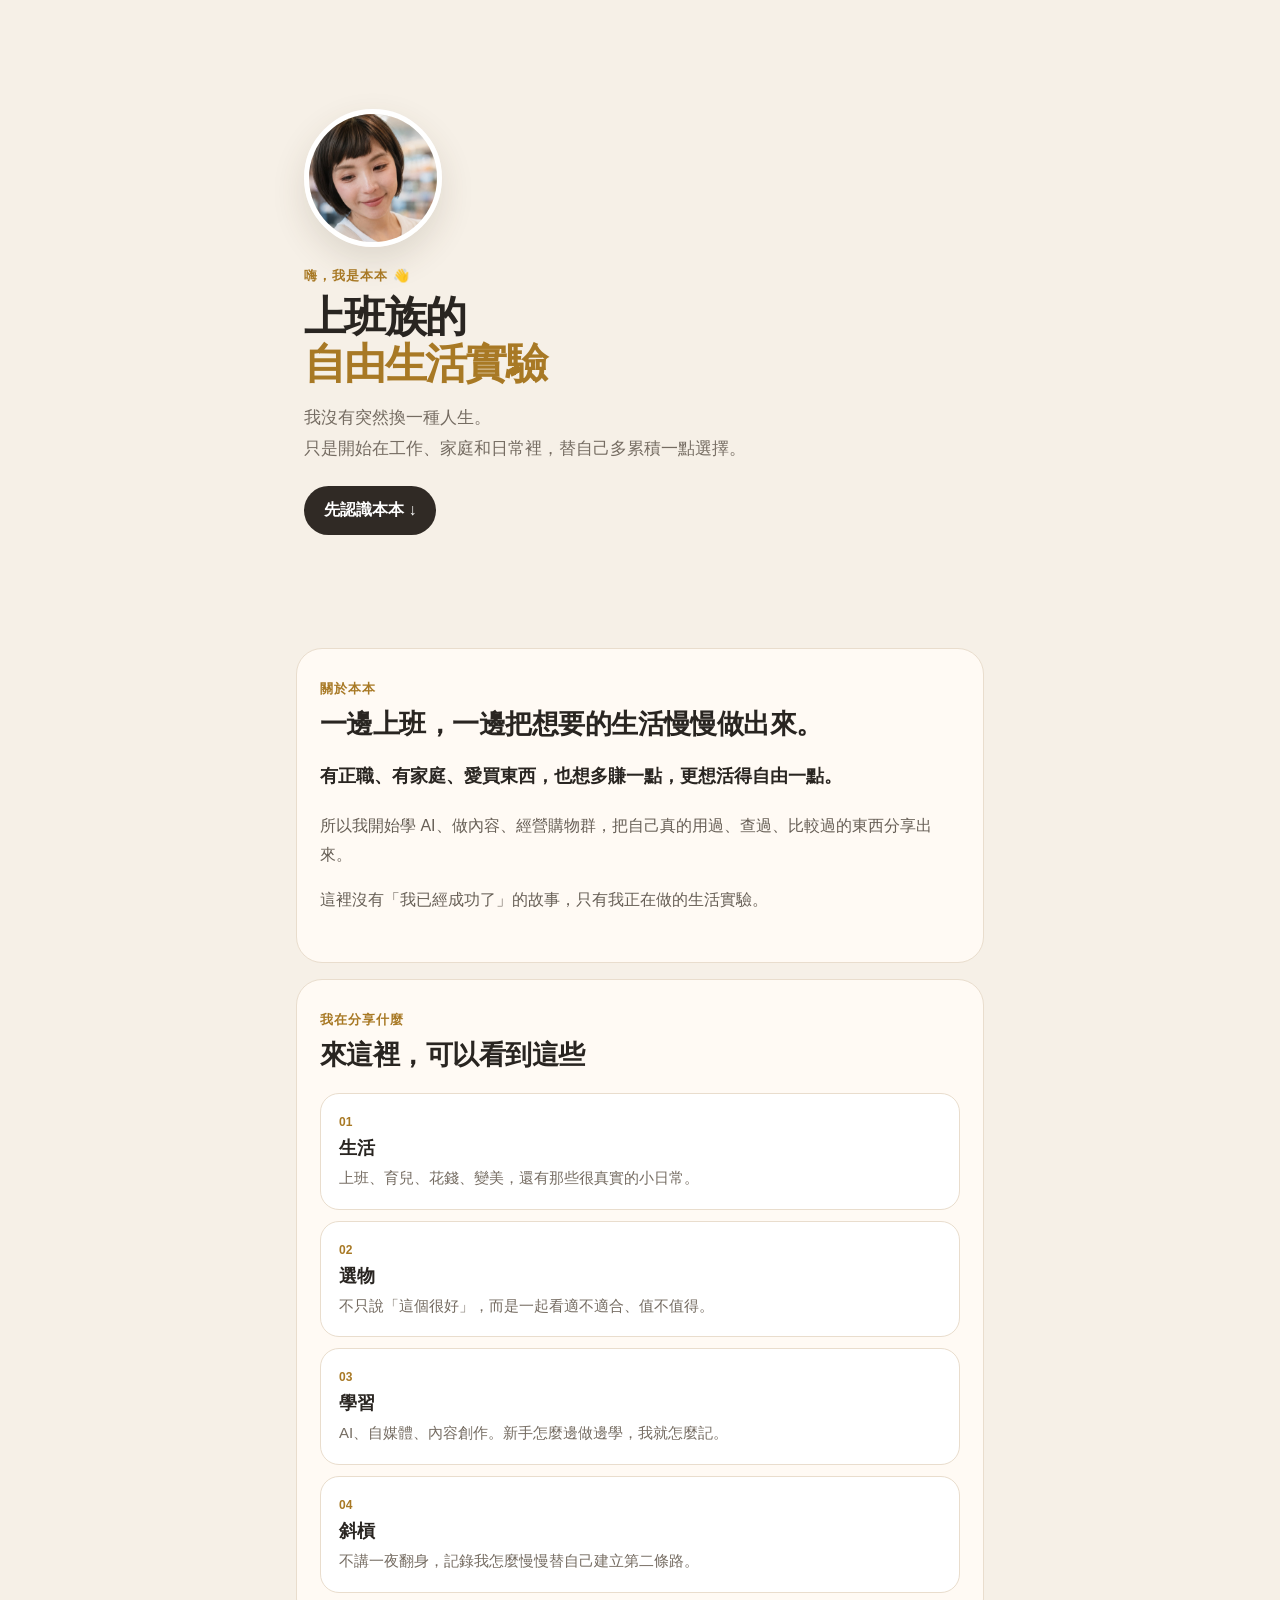
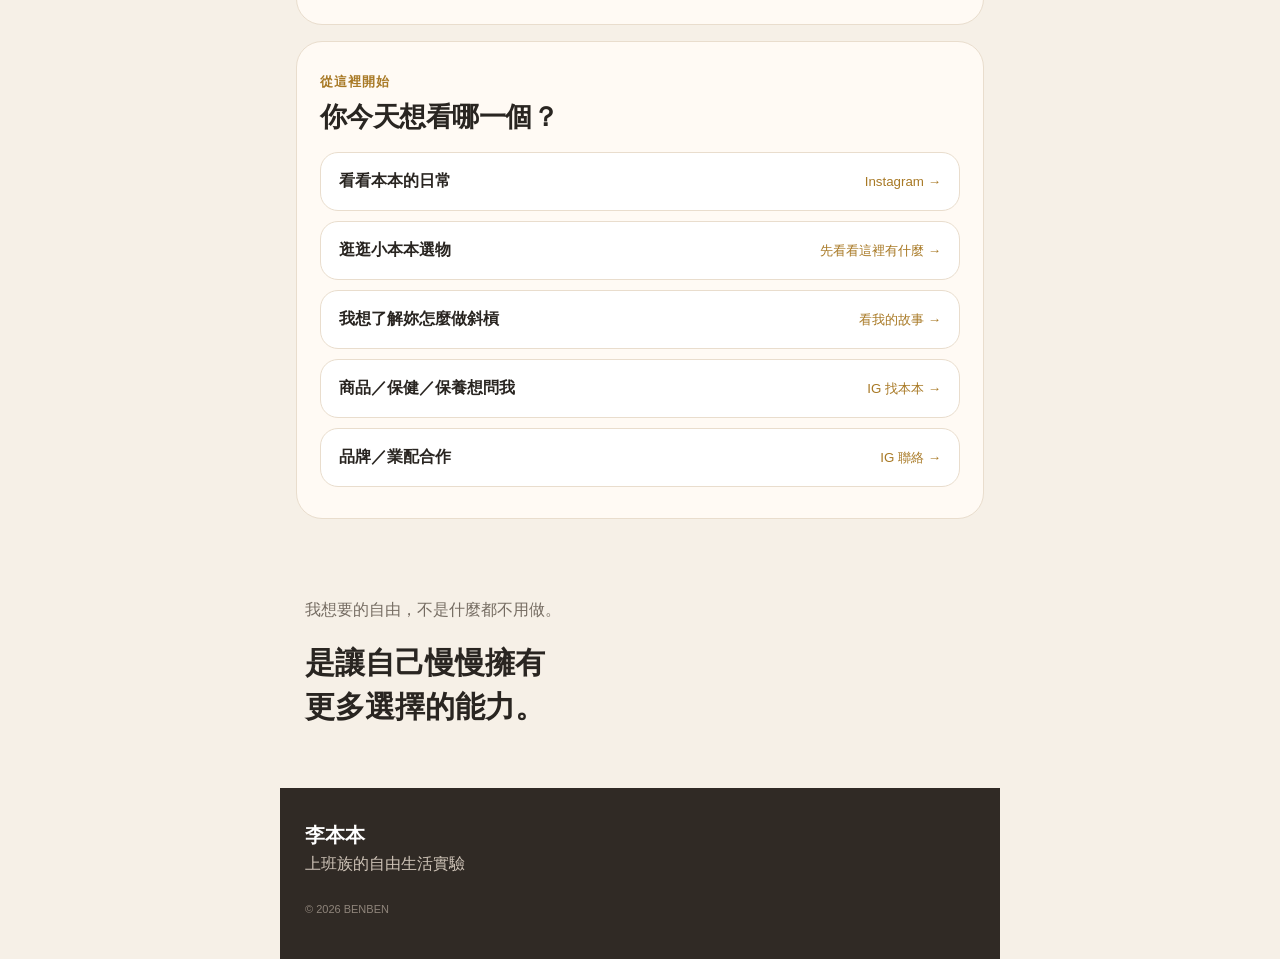
==== index.html @ be184f2b "Add files via upload" ====
<!doctype html>
<html lang="zh-Hant">
<head>
<meta charset="utf-8"><meta name="viewport" content="width=device-width,initial-scale=1,viewport-fit=cover">
<meta name="theme-color" content="#f6f0e7">
<title>李本本｜上班族的自由生活實驗</title>
<meta name="description" content="生活、選物、學習、斜槓。記錄一個普通上班族，怎麼慢慢替自己增加選擇。">
<style>
:root{--bg:#f6f0e7;--paper:#fffaf4;--ink:#292521;--muted:#756c62;--gold:#a87925;--line:#e9ddcd;--dark:#302a25}
*{box-sizing:border-box}html{scroll-behavior:smooth}body{margin:0;background:var(--bg);color:var(--ink);font-family:-apple-system,BlinkMacSystemFont,"PingFang TC","Noto Sans TC","Microsoft JhengHei",sans-serif}main{max-width:720px;margin:auto}
.hero{padding:38px 24px 42px;min-height:72svh;display:flex;flex-direction:column;justify-content:center}.avatar{width:138px;height:138px;border-radius:50%;object-fit:cover;object-position:center 42%;border:5px solid #fff;box-shadow:0 14px 34px #4b3d2d24;margin-bottom:20px}
.tag,.eyebrow{font-size:13px;letter-spacing:.08em;font-weight:800;color:var(--gold);margin:0}h1{font-size:42px;line-height:1.12;letter-spacing:-.04em;margin:8px 0 16px}h1 span{color:var(--gold)}.lead{font-size:17px;line-height:1.8;color:var(--muted);margin:0 0 22px}.primary{align-self:flex-start;background:var(--dark);color:#fff;padding:14px 20px;border-radius:999px;text-decoration:none;font-weight:800}
.panel{margin:0 16px 16px;padding:31px 23px;border:1px solid var(--line);border-radius:26px;background:var(--paper)}.panel h2{font-size:27px;line-height:1.35;margin:8px 0 17px;letter-spacing:-.02em}.panel>p:not(.eyebrow){font-size:16px;line-height:1.82;color:#675f56}.story{font-size:18px!important;color:var(--ink)!important;font-weight:650}
.grid{display:grid;gap:11px;margin-top:20px}.card{background:#fff;border:1px solid var(--line);border-radius:19px;padding:18px}.card b{color:var(--gold);font-size:12px}.card h3{margin:6px 0;font-size:18px}.card p{margin:0;color:var(--muted);line-height:1.65;font-size:15px}
.routes{display:grid;gap:10px}.route{width:100%;border:1px solid var(--line);background:#fff;border-radius:18px;padding:18px;text-decoration:none;color:var(--ink);display:flex;justify-content:space-between;gap:14px;align-items:center}.route strong{font-size:16px}.route small{color:var(--gold);white-space:nowrap}
.manifesto{padding:45px 25px 52px}.manifesto p{color:var(--muted);line-height:1.8}.manifesto h2{font-size:30px;line-height:1.45;margin:8px 0}footer{padding:34px 25px 44px;background:var(--dark);color:#fff}footer strong{display:block;font-size:20px}footer span{display:block;color:#cfc4b8;margin-top:5px}footer p{color:#8f857b;font-size:11px;margin:28px 0 0}
@media(max-width:430px){h1{font-size:38px}.hero{padding-top:32px}.panel{padding:28px 20px}.panel h2{font-size:25px}.route{flex-direction:column;align-items:flex-start;gap:6px}.manifesto h2{font-size:28px}}
</style></head>
<body><main>
<section class="hero">
<img class="avatar" src="benben-profile.jpg" alt="本本">
<p class="tag">嗨，我是本本 👋</p>
<h1>上班族的<br><span>自由生活實驗</span></h1>
<p class="lead">我沒有突然換一種人生。<br>只是開始在工作、家庭和日常裡，替自己多累積一點選擇。</p>
<a class="primary" href="#about">先認識本本 ↓</a>
</section>

<section class="panel" id="about">
<p class="eyebrow">關於本本</p>
<h2>一邊上班，一邊把想要的生活慢慢做出來。</h2>
<p class="story">有正職、有家庭、愛買東西，也想多賺一點，更想活得自由一點。</p>
<p>所以我開始學 AI、做內容、經營購物群，把自己真的用過、查過、比較過的東西分享出來。</p>
<p>這裡沒有「我已經成功了」的故事，只有我正在做的生活實驗。</p>
</section>

<section class="panel">
<p class="eyebrow">我在分享什麼</p><h2>來這裡，可以看到這些</h2>
<div class="grid">
<div class="card"><b>01</b><h3>生活</h3><p>上班、育兒、花錢、變美，還有那些很真實的小日常。</p></div>
<div class="card"><b>02</b><h3>選物</h3><p>不只說「這個很好」，而是一起看適不適合、值不值得。</p></div>
<div class="card"><b>03</b><h3>學習</h3><p>AI、自媒體、內容創作。新手怎麼邊做邊學，我就怎麼記。</p></div>
<div class="card"><b>04</b><h3>斜槓</h3><p>不講一夜翻身，記錄我怎麼慢慢替自己建立第二條路。</p></div>
</div></section>

<section class="panel">
<p class="eyebrow">從這裡開始</p><h2>你今天想看哪一個？</h2>
<div class="routes">
<a class="route" href="https://www.instagram.com/JINCA1027/" target="_blank"><strong>看看本本的日常</strong><small>Instagram →</small></a>
<a class="route" href="select.html"><strong>逛逛小本本選物</strong><small>先看看這裡有什麼 →</small></a>
<a class="route" href="sidehustle.html"><strong>我想了解妳怎麼做斜槓</strong><small>看我的故事 →</small></a>
<a class="route" href="https://www.instagram.com/JINCA1027/" target="_blank"><strong>商品／保健／保養想問我</strong><small>IG 找本本 →</small></a>
<a class="route" href="https://www.instagram.com/JINCA1027/" target="_blank"><strong>品牌／業配合作</strong><small>IG 聯絡 →</small></a>
</div></section>

<section class="manifesto"><p>我想要的自由，不是什麼都不用做。</p><h2>是讓自己慢慢擁有<br>更多選擇的能力。</h2></section>
<footer><strong>李本本</strong><span>上班族的自由生活實驗</span><p>© 2026 BENBEN</p></footer>
</main></body></html>
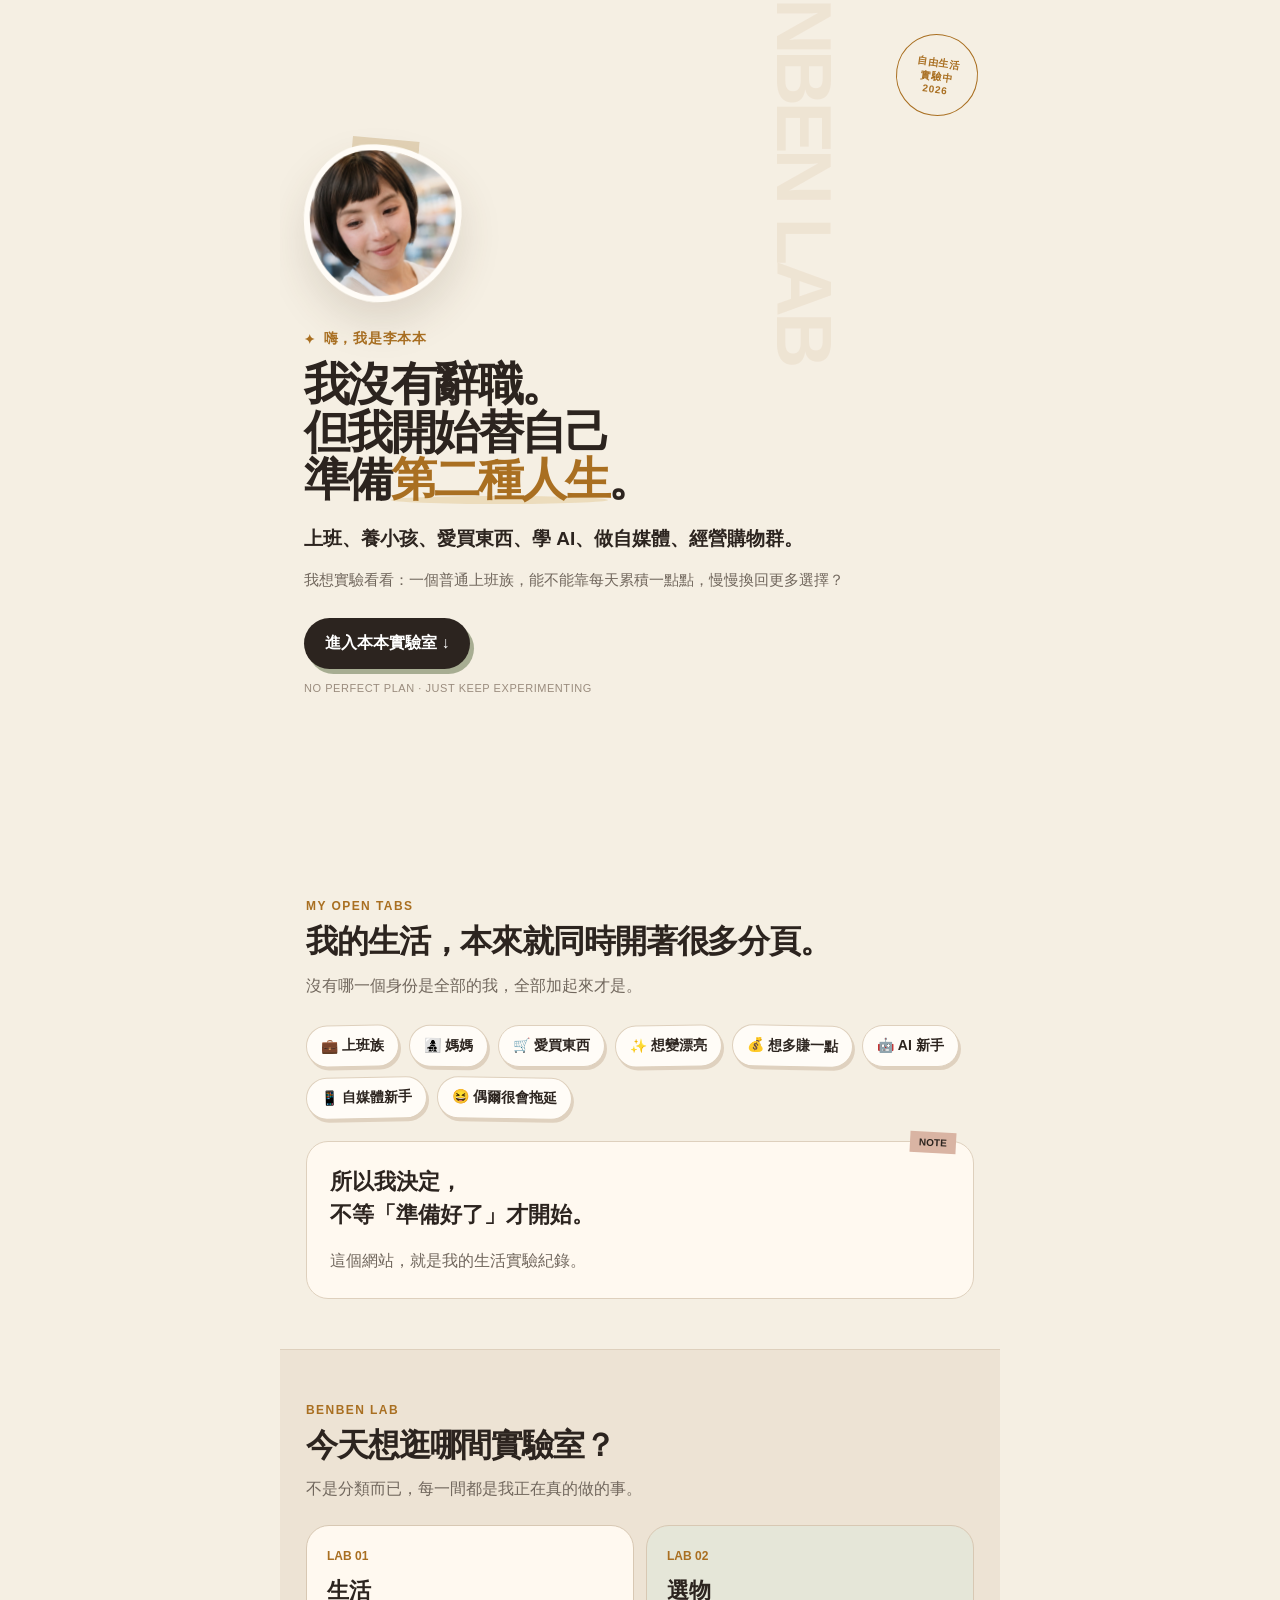
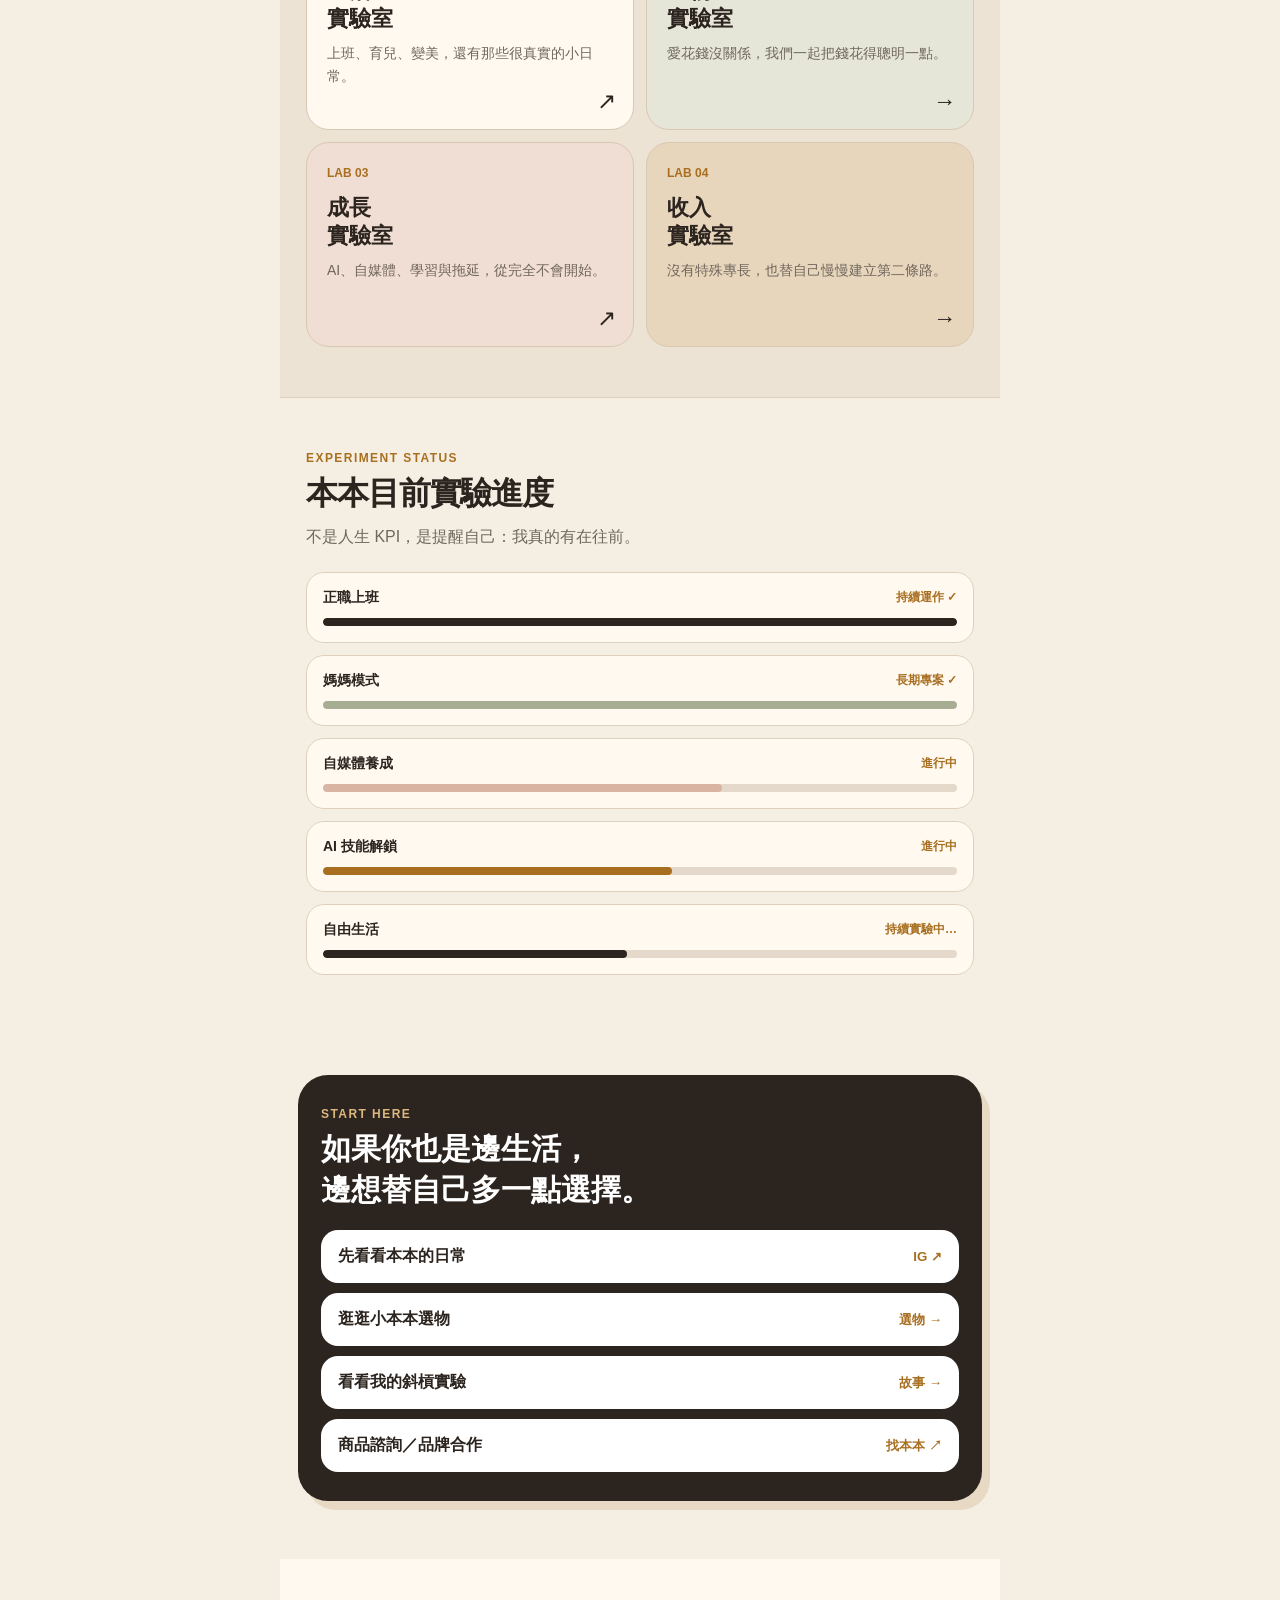
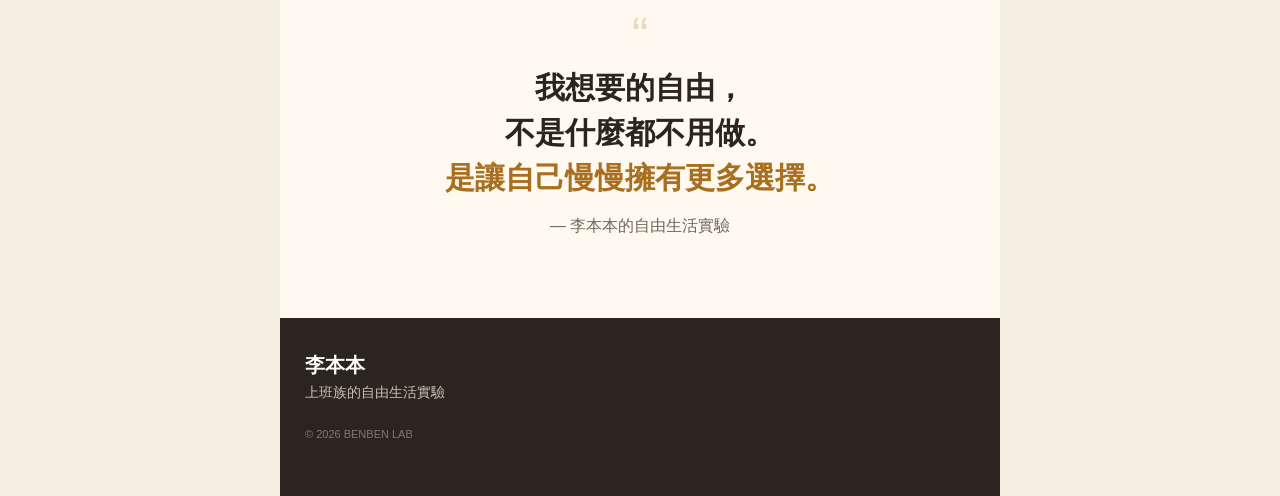
==== commit 5eb5128b: "Add files via upload" ====
--- a/index.html
+++ b/index.html
@@ -1,57 +1,132 @@
 <!doctype html>
 <html lang="zh-Hant">
 <head>
-<meta charset="utf-8"><meta name="viewport" content="width=device-width,initial-scale=1,viewport-fit=cover">
-<meta name="theme-color" content="#f6f0e7">
+<meta charset="utf-8">
+<meta name="viewport" content="width=device-width,initial-scale=1,viewport-fit=cover">
+<meta name="theme-color" content="#F5EFE3">
 <title>李本本｜上班族的自由生活實驗</title>
-<meta name="description" content="生活、選物、學習、斜槓。記錄一個普通上班族，怎麼慢慢替自己增加選擇。">
+<meta name="description" content="上班、家庭、選物、AI、自媒體與斜槓。李本本的自由生活實驗室。">
 <style>
-:root{--bg:#f6f0e7;--paper:#fffaf4;--ink:#292521;--muted:#756c62;--gold:#a87925;--line:#e9ddcd;--dark:#302a25}
-*{box-sizing:border-box}html{scroll-behavior:smooth}body{margin:0;background:var(--bg);color:var(--ink);font-family:-apple-system,BlinkMacSystemFont,"PingFang TC","Noto Sans TC","Microsoft JhengHei",sans-serif}main{max-width:720px;margin:auto}
-.hero{padding:38px 24px 42px;min-height:72svh;display:flex;flex-direction:column;justify-content:center}.avatar{width:138px;height:138px;border-radius:50%;object-fit:cover;object-position:center 42%;border:5px solid #fff;box-shadow:0 14px 34px #4b3d2d24;margin-bottom:20px}
-.tag,.eyebrow{font-size:13px;letter-spacing:.08em;font-weight:800;color:var(--gold);margin:0}h1{font-size:42px;line-height:1.12;letter-spacing:-.04em;margin:8px 0 16px}h1 span{color:var(--gold)}.lead{font-size:17px;line-height:1.8;color:var(--muted);margin:0 0 22px}.primary{align-self:flex-start;background:var(--dark);color:#fff;padding:14px 20px;border-radius:999px;text-decoration:none;font-weight:800}
-.panel{margin:0 16px 16px;padding:31px 23px;border:1px solid var(--line);border-radius:26px;background:var(--paper)}.panel h2{font-size:27px;line-height:1.35;margin:8px 0 17px;letter-spacing:-.02em}.panel>p:not(.eyebrow){font-size:16px;line-height:1.82;color:#675f56}.story{font-size:18px!important;color:var(--ink)!important;font-weight:650}
-.grid{display:grid;gap:11px;margin-top:20px}.card{background:#fff;border:1px solid var(--line);border-radius:19px;padding:18px}.card b{color:var(--gold);font-size:12px}.card h3{margin:6px 0;font-size:18px}.card p{margin:0;color:var(--muted);line-height:1.65;font-size:15px}
-.routes{display:grid;gap:10px}.route{width:100%;border:1px solid var(--line);background:#fff;border-radius:18px;padding:18px;text-decoration:none;color:var(--ink);display:flex;justify-content:space-between;gap:14px;align-items:center}.route strong{font-size:16px}.route small{color:var(--gold);white-space:nowrap}
-.manifesto{padding:45px 25px 52px}.manifesto p{color:var(--muted);line-height:1.8}.manifesto h2{font-size:30px;line-height:1.45;margin:8px 0}footer{padding:34px 25px 44px;background:var(--dark);color:#fff}footer strong{display:block;font-size:20px}footer span{display:block;color:#cfc4b8;margin-top:5px}footer p{color:#8f857b;font-size:11px;margin:28px 0 0}
-@media(max-width:430px){h1{font-size:38px}.hero{padding-top:32px}.panel{padding:28px 20px}.panel h2{font-size:25px}.route{flex-direction:column;align-items:flex-start;gap:6px}.manifesto h2{font-size:28px}}
-</style></head>
+:root{
+ --cream:#F5EFE3;--paper:#FFF9F0;--oat:#E8D9C4;--caramel:#A96F21;
+ --coffee:#2C241F;--muted:#71675D;--sage:#A7AD92;--blush:#D9B4A3;
+ --line:#DED0BD;--white:#FFFCF7;
+}
+*{box-sizing:border-box}
+html{scroll-behavior:smooth}
+body{margin:0;background:var(--cream);color:var(--coffee);font-family:-apple-system,BlinkMacSystemFont,"PingFang TC","Noto Sans TC","Microsoft JhengHei",sans-serif}
+body:before{content:"";position:fixed;inset:0;pointer-events:none;opacity:.18;background-image:radial-gradient(#6e5d4c 0.45px,transparent 0.45px);background-size:8px 8px}
+main{max-width:720px;margin:auto;overflow:hidden;position:relative}
+.hero{min-height:94svh;padding:34px 24px 42px;position:relative;display:flex;flex-direction:column;justify-content:center}
+.hero:before{content:"BENBEN LAB";position:absolute;right:-36px;top:86px;font-size:78px;font-weight:900;letter-spacing:-.06em;color:#EBDDCA;transform:rotate(90deg);opacity:.62}
+.stamp{position:absolute;right:22px;top:34px;width:82px;height:82px;border:1.5px solid var(--caramel);border-radius:50%;display:grid;place-items:center;text-align:center;color:var(--caramel);font-size:10px;font-weight:900;letter-spacing:.08em;transform:rotate(8deg)}
+.photo-wrap{position:relative;width:168px;margin-bottom:24px}
+.photo{width:158px;height:158px;border-radius:42% 58% 53% 47%/48% 42% 58% 52%;object-fit:cover;object-position:center 42%;border:6px solid var(--white);box-shadow:0 20px 40px #55402a25;transform:rotate(-2deg)}
+.tape{position:absolute;width:67px;height:20px;background:#d9c49eaa;top:-5px;left:48px;transform:rotate(5deg);backdrop-filter:blur(1px)}
+.kicker{display:inline-flex;align-items:center;gap:8px;color:var(--caramel);font-weight:900;font-size:14px;letter-spacing:.05em}
+.kicker:before{content:"✦";font-size:13px}
+h1{font-size:46px;line-height:1.03;letter-spacing:-.055em;margin:13px 0 19px;max-width:580px}
+h1 em{font-style:normal;color:var(--caramel);position:relative}
+h1 em:after{content:"";position:absolute;height:8px;left:0;right:0;bottom:1px;background:#d9b36d55;z-index:-1;border-radius:50%}
+.hook{font-size:19px;line-height:1.75;font-weight:650;max-width:560px;margin:0 0 10px}
+.sub{font-size:15px;line-height:1.8;color:var(--muted);max-width:560px;margin:0 0 25px}
+.cta{display:inline-flex;align-self:flex-start;background:var(--coffee);color:white;text-decoration:none;padding:15px 21px;border-radius:999px;font-weight:850;box-shadow:4px 5px 0 var(--sage)}
+.micro{font-size:11px;color:#9a8c7e;margin-top:13px;letter-spacing:.05em}
+.section{padding:50px 18px}
+.section-title{padding:0 8px 22px}.eyebrow{font-size:12px;color:var(--caramel);font-weight:900;letter-spacing:.12em}.section h2{font-size:32px;line-height:1.3;letter-spacing:-.035em;margin:7px 0 9px}.section-title p{color:var(--muted);line-height:1.7;margin:0}
+.tabs{display:flex;flex-wrap:wrap;gap:10px;padding:4px 8px 0}.pill{padding:11px 14px;border-radius:999px;background:var(--white);border:1px solid var(--line);font-size:14px;font-weight:750;box-shadow:2px 3px 0 #dfd1bf}
+.pill:nth-child(3n+1){transform:rotate(-1deg)}.pill:nth-child(3n+2){transform:rotate(1deg)}
+.statement{margin:22px 8px 0;padding:23px;border:1px solid var(--line);background:var(--paper);border-radius:22px;position:relative}
+.statement:before{content:"NOTE";position:absolute;right:17px;top:-10px;background:var(--blush);padding:5px 9px;font-size:10px;font-weight:900;transform:rotate(3deg)}
+.statement strong{font-size:22px;line-height:1.5}.statement p{color:var(--muted);line-height:1.75;margin-bottom:0}
+.lab{background:#EDE3D4;border-top:1px solid var(--line);border-bottom:1px solid var(--line)}
+.lab-grid{display:grid;grid-template-columns:1fr 1fr;gap:12px;padding:0 8px}
+.lab-card{min-height:205px;padding:20px;border-radius:23px;border:1px solid #d8c8b3;background:var(--paper);text-decoration:none;color:var(--coffee);position:relative;overflow:hidden}
+.lab-card:nth-child(2){background:#E5E6D8}.lab-card:nth-child(3){background:#F0DDD3}.lab-card:nth-child(4){background:#E7D6BC}
+.no{font-size:12px;color:var(--caramel);font-weight:900}.lab-card h3{font-size:22px;line-height:1.3;margin:13px 0 8px}.lab-card p{font-size:14px;color:var(--muted);line-height:1.65;margin:0}.arrow{position:absolute;right:17px;bottom:14px;font-size:23px}
+.progress{padding:0 8px;display:grid;gap:12px}.prog{background:var(--paper);border:1px solid var(--line);border-radius:18px;padding:16px}.prog-top{display:flex;justify-content:space-between;gap:15px;font-size:14px;font-weight:800}.prog-top span:last-child{color:var(--caramel);font-size:12px}.bar{height:8px;background:#e4d9ca;border-radius:999px;margin-top:11px;overflow:hidden}.bar i{display:block;height:100%;background:var(--coffee);border-radius:999px}.prog:nth-child(2) .bar i{background:var(--sage)}.prog:nth-child(3) .bar i{background:var(--blush)}.prog:nth-child(4) .bar i{background:var(--caramel)}
+.start{padding:50px 18px 58px}.start-box{background:var(--coffee);color:white;border-radius:30px;padding:29px 23px;box-shadow:8px 9px 0 var(--oat)}.start-box .eyebrow{color:#dcb77e}.start-box h2{font-size:30px;line-height:1.35;margin:7px 0 20px}.links{display:grid;gap:10px}.link{display:flex;justify-content:space-between;align-items:center;gap:10px;background:#fff;color:var(--coffee);padding:16px 17px;border-radius:17px;text-decoration:none;font-weight:850}.link small{color:var(--caramel)}
+.quote{padding:65px 25px;background:var(--paper);text-align:center}.quote .mark{font-size:50px;color:var(--oat);line-height:.5}.quote h2{font-size:30px;line-height:1.5;margin:16px 0}.quote p{color:var(--muted)}
+footer{padding:34px 25px 45px;background:var(--coffee);color:white}footer strong{font-size:20px}footer span{display:block;color:#cbbfb3;margin-top:5px;font-size:14px}footer p{font-size:11px;color:#82776e;margin-top:26px}
+@media(max-width:430px){h1{font-size:43px}.hero{padding-top:26px}.stamp{width:70px;height:70px}.hero:before{font-size:66px;right:-42px}.lab-card{min-height:220px;padding:18px}.lab-card h3{font-size:20px}}
+</style>
+</head>
 <body><main>
 <section class="hero">
-<img class="avatar" src="benben-profile.jpg" alt="本本">
-<p class="tag">嗨，我是本本 👋</p>
-<h1>上班族的<br><span>自由生活實驗</span></h1>
-<p class="lead">我沒有突然換一種人生。<br>只是開始在工作、家庭和日常裡，替自己多累積一點選擇。</p>
-<a class="primary" href="#about">先認識本本 ↓</a>
+  <div class="stamp">自由生活<br>實驗中<br>2026</div>
+  <div class="photo-wrap"><div class="tape"></div><img class="photo" src="benben-profile.jpg" alt="本本"></div>
+  <div class="kicker">嗨，我是李本本</div>
+  <h1>我沒有辭職。<br>但我開始替自己<br>準備<em>第二種人生</em>。</h1>
+  <p class="hook">上班、養小孩、愛買東西、學 AI、做自媒體、經營購物群。</p>
+  <p class="sub">我想實驗看看：一個普通上班族，能不能靠每天累積一點點，慢慢換回更多選擇？</p>
+  <a class="cta" href="#lab">進入本本實驗室 ↓</a>
+  <div class="micro">NO PERFECT PLAN · JUST KEEP EXPERIMENTING</div>
 </section>
 
-<section class="panel" id="about">
-<p class="eyebrow">關於本本</p>
-<h2>一邊上班，一邊把想要的生活慢慢做出來。</h2>
-<p class="story">有正職、有家庭、愛買東西，也想多賺一點，更想活得自由一點。</p>
-<p>所以我開始學 AI、做內容、經營購物群，把自己真的用過、查過、比較過的東西分享出來。</p>
-<p>這裡沒有「我已經成功了」的故事，只有我正在做的生活實驗。</p>
+<section class="section">
+  <div class="section-title">
+    <span class="eyebrow">MY OPEN TABS</span>
+    <h2>我的生活，本來就同時開著很多分頁。</h2>
+    <p>沒有哪一個身份是全部的我，全部加起來才是。</p>
+  </div>
+  <div class="tabs">
+    <span class="pill">💼 上班族</span><span class="pill">👩‍👧‍👦 媽媽</span>
+    <span class="pill">🛒 愛買東西</span><span class="pill">✨ 想變漂亮</span>
+    <span class="pill">💰 想多賺一點</span><span class="pill">🤖 AI 新手</span>
+    <span class="pill">📱 自媒體新手</span><span class="pill">😆 偶爾很會拖延</span>
+  </div>
+  <div class="statement">
+    <strong>所以我決定，<br>不等「準備好了」才開始。</strong>
+    <p>這個網站，就是我的生活實驗紀錄。</p>
+  </div>
 </section>
 
-<section class="panel">
-<p class="eyebrow">我在分享什麼</p><h2>來這裡，可以看到這些</h2>
-<div class="grid">
-<div class="card"><b>01</b><h3>生活</h3><p>上班、育兒、花錢、變美，還有那些很真實的小日常。</p></div>
-<div class="card"><b>02</b><h3>選物</h3><p>不只說「這個很好」，而是一起看適不適合、值不值得。</p></div>
-<div class="card"><b>03</b><h3>學習</h3><p>AI、自媒體、內容創作。新手怎麼邊做邊學，我就怎麼記。</p></div>
-<div class="card"><b>04</b><h3>斜槓</h3><p>不講一夜翻身，記錄我怎麼慢慢替自己建立第二條路。</p></div>
-</div></section>
+<section class="section lab" id="lab">
+  <div class="section-title">
+    <span class="eyebrow">BENBEN LAB</span>
+    <h2>今天想逛哪間實驗室？</h2>
+    <p>不是分類而已，每一間都是我正在真的做的事。</p>
+  </div>
+  <div class="lab-grid">
+    <a class="lab-card" href="https://www.instagram.com/JINCA1027/" target="_blank"><span class="no">LAB 01</span><h3>生活<br>實驗室</h3><p>上班、育兒、變美，還有那些很真實的小日常。</p><span class="arrow">↗</span></a>
+    <a class="lab-card" href="select.html"><span class="no">LAB 02</span><h3>選物<br>實驗室</h3><p>愛花錢沒關係，我們一起把錢花得聰明一點。</p><span class="arrow">→</span></a>
+    <a class="lab-card" href="https://www.instagram.com/JINCA1027/" target="_blank"><span class="no">LAB 03</span><h3>成長<br>實驗室</h3><p>AI、自媒體、學習與拖延，從完全不會開始。</p><span class="arrow">↗</span></a>
+    <a class="lab-card" href="sidehustle.html"><span class="no">LAB 04</span><h3>收入<br>實驗室</h3><p>沒有特殊專長，也替自己慢慢建立第二條路。</p><span class="arrow">→</span></a>
+  </div>
+</section>
 
-<section class="panel">
-<p class="eyebrow">從這裡開始</p><h2>你今天想看哪一個？</h2>
-<div class="routes">
-<a class="route" href="https://www.instagram.com/JINCA1027/" target="_blank"><strong>看看本本的日常</strong><small>Instagram →</small></a>
-<a class="route" href="select.html"><strong>逛逛小本本選物</strong><small>先看看這裡有什麼 →</small></a>
-<a class="route" href="sidehustle.html"><strong>我想了解妳怎麼做斜槓</strong><small>看我的故事 →</small></a>
-<a class="route" href="https://www.instagram.com/JINCA1027/" target="_blank"><strong>商品／保健／保養想問我</strong><small>IG 找本本 →</small></a>
-<a class="route" href="https://www.instagram.com/JINCA1027/" target="_blank"><strong>品牌／業配合作</strong><small>IG 聯絡 →</small></a>
-</div></section>
+<section class="section">
+  <div class="section-title">
+    <span class="eyebrow">EXPERIMENT STATUS</span>
+    <h2>本本目前實驗進度</h2>
+    <p>不是人生 KPI，是提醒自己：我真的有在往前。</p>
+  </div>
+  <div class="progress">
+    <div class="prog"><div class="prog-top"><span>正職上班</span><span>持續運作 ✓</span></div><div class="bar"><i style="width:100%"></i></div></div>
+    <div class="prog"><div class="prog-top"><span>媽媽模式</span><span>長期專案 ✓</span></div><div class="bar"><i style="width:100%"></i></div></div>
+    <div class="prog"><div class="prog-top"><span>自媒體養成</span><span>進行中</span></div><div class="bar"><i style="width:63%"></i></div></div>
+    <div class="prog"><div class="prog-top"><span>AI 技能解鎖</span><span>進行中</span></div><div class="bar"><i style="width:55%"></i></div></div>
+    <div class="prog"><div class="prog-top"><span>自由生活</span><span>持續實驗中…</span></div><div class="bar"><i style="width:48%"></i></div></div>
+  </div>
+</section>
 
-<section class="manifesto"><p>我想要的自由，不是什麼都不用做。</p><h2>是讓自己慢慢擁有<br>更多選擇的能力。</h2></section>
-<footer><strong>李本本</strong><span>上班族的自由生活實驗</span><p>© 2026 BENBEN</p></footer>
+<section class="start">
+  <div class="start-box">
+    <span class="eyebrow">START HERE</span>
+    <h2>如果你也是邊生活，<br>邊想替自己多一點選擇。</h2>
+    <div class="links">
+      <a class="link" href="https://www.instagram.com/JINCA1027/" target="_blank"><span>先看看本本的日常</span><small>IG ↗</small></a>
+      <a class="link" href="select.html"><span>逛逛小本本選物</span><small>選物 →</small></a>
+      <a class="link" href="sidehustle.html"><span>看看我的斜槓實驗</span><small>故事 →</small></a>
+      <a class="link" href="https://www.instagram.com/JINCA1027/" target="_blank"><span>商品諮詢／品牌合作</span><small>找本本 ↗</small></a>
+    </div>
+  </div>
+</section>
+
+<section class="quote">
+  <div class="mark">“</div>
+  <h2>我想要的自由，<br>不是什麼都不用做。<br><span style="color:var(--caramel)">是讓自己慢慢擁有更多選擇。</span></h2>
+  <p>— 李本本的自由生活實驗</p>
+</section>
+<footer><strong>李本本</strong><span>上班族的自由生活實驗</span><p>© 2026 BENBEN LAB</p></footer>
 </main></body></html>
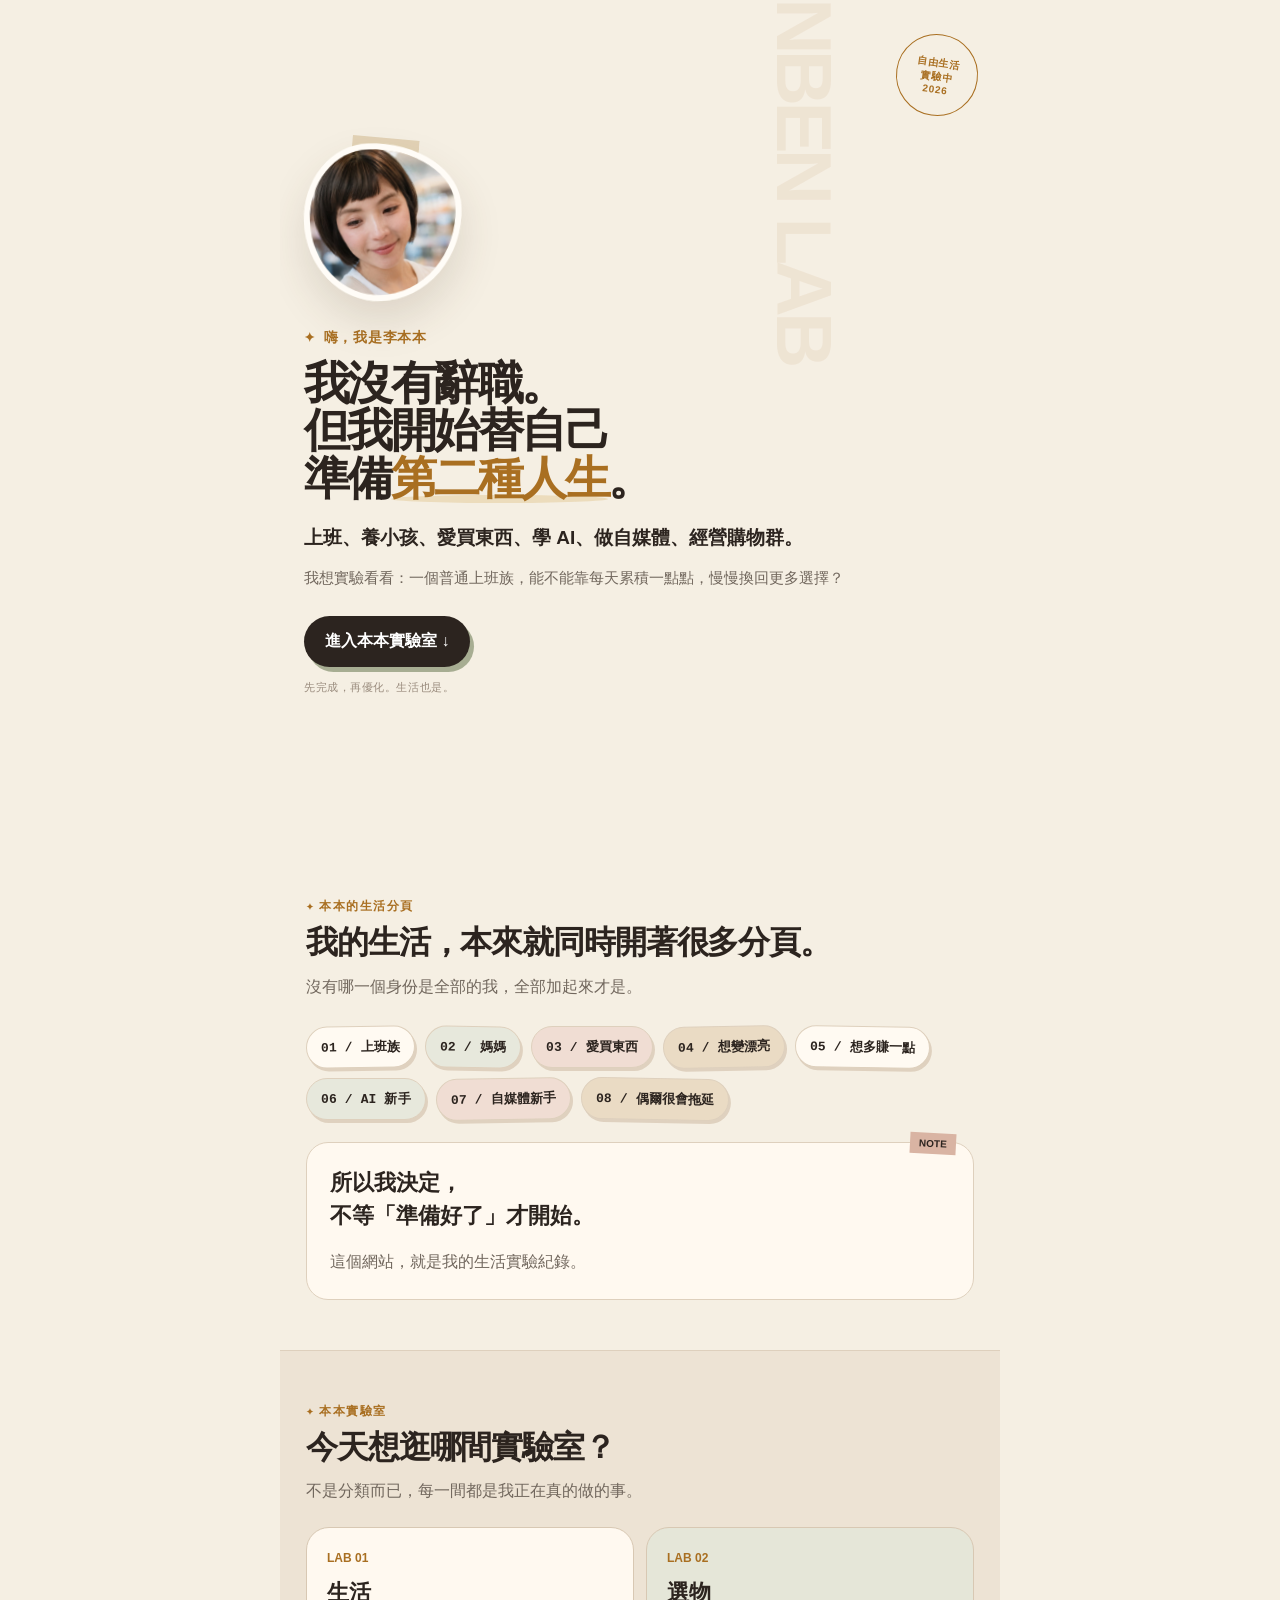
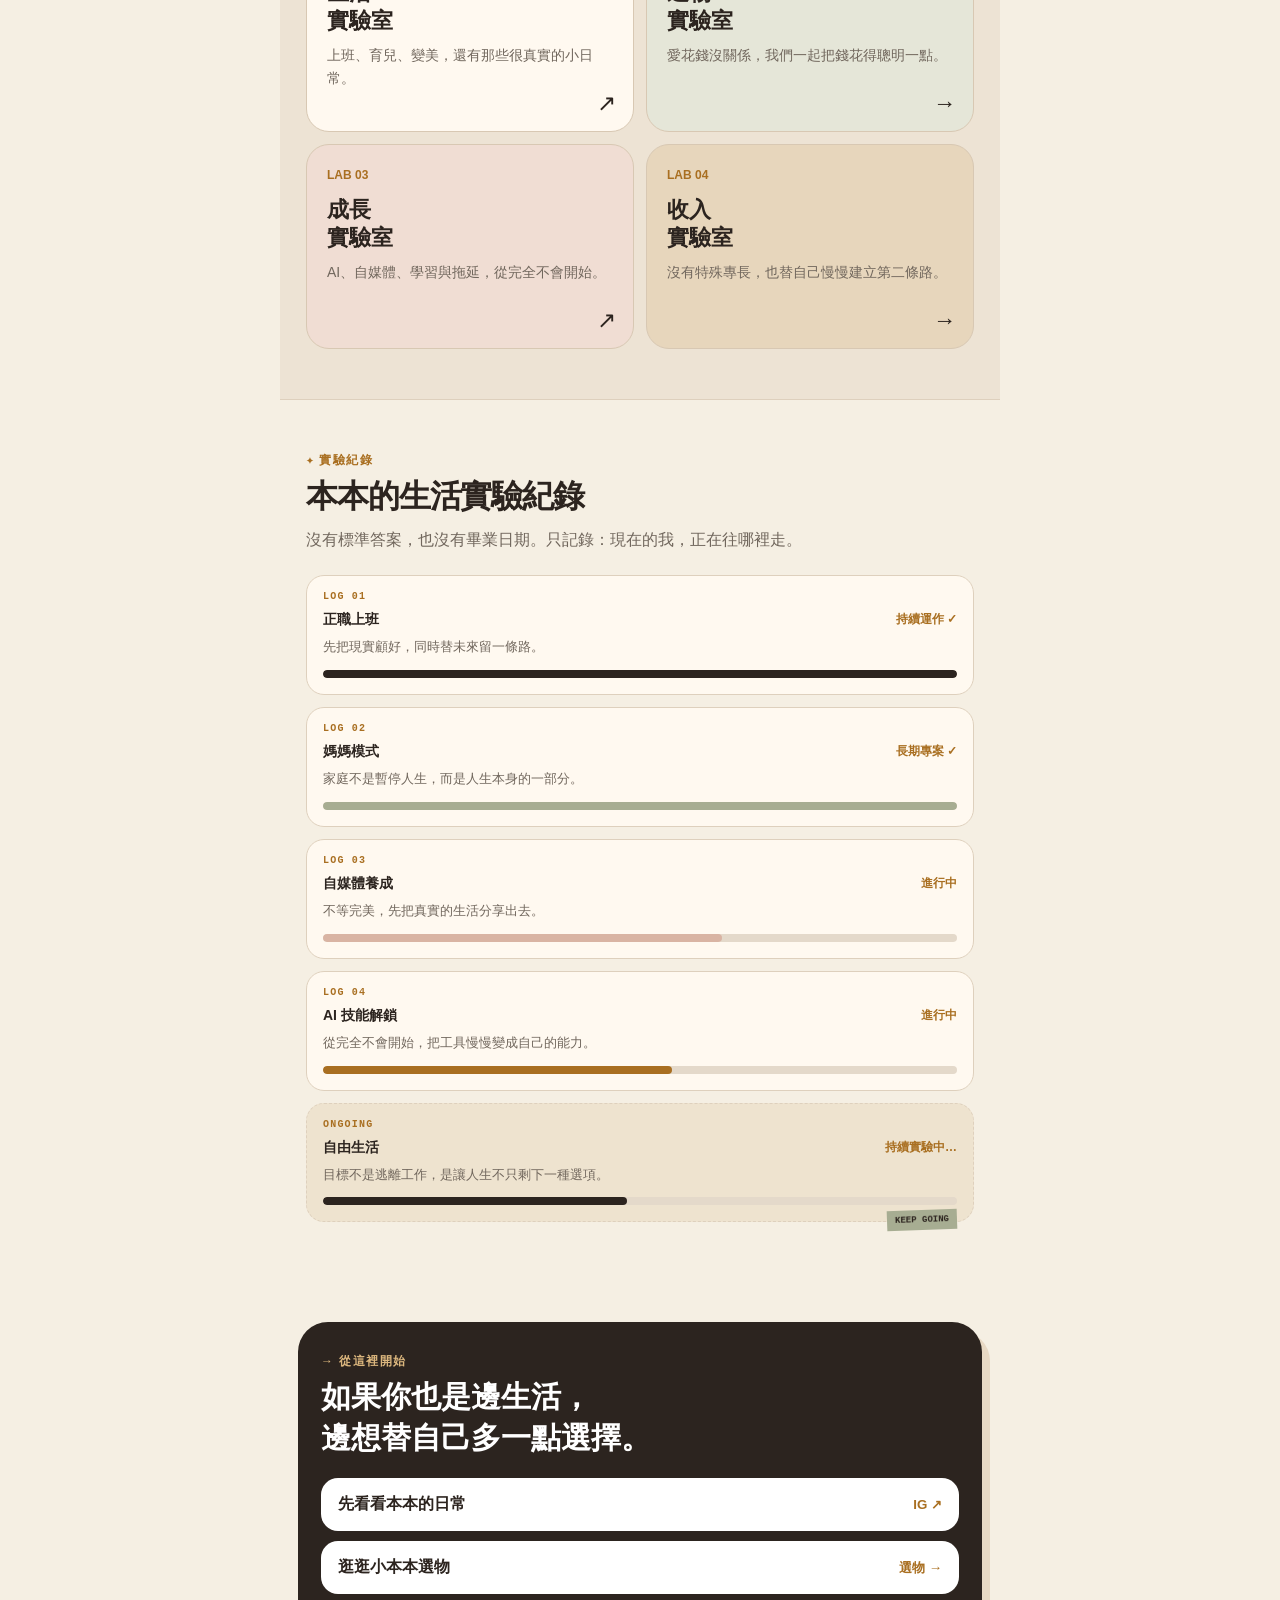
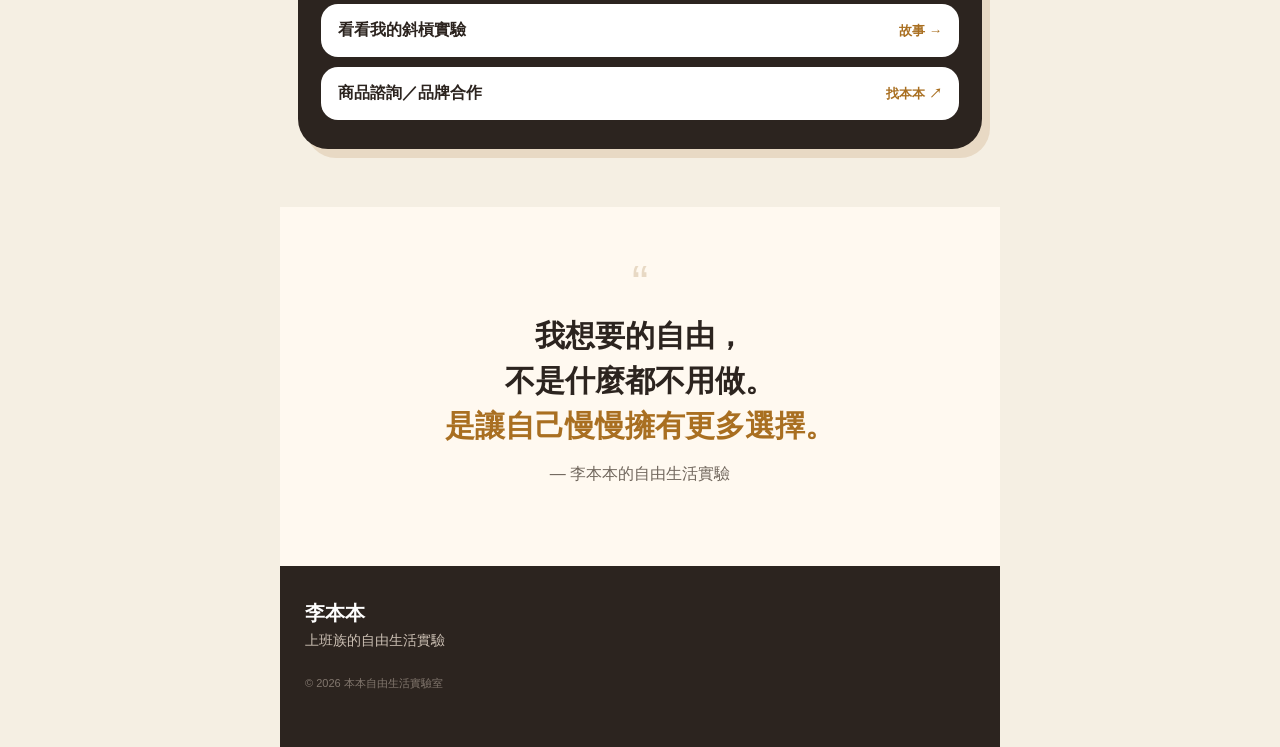
==== commit 585da566: "Add files via upload" ====
--- a/index.html
+++ b/index.html
@@ -50,6 +50,31 @@
 footer{padding:34px 25px 45px;background:var(--coffee);color:white}footer strong{font-size:20px}footer span{display:block;color:#cbbfb3;margin-top:5px;font-size:14px}footer p{font-size:11px;color:#82776e;margin-top:26px}
 @media(max-width:430px){h1{font-size:43px}.hero{padding-top:26px}.stamp{width:70px;height:70px}.hero:before{font-size:66px;right:-42px}.lab-card{min-height:220px;padding:18px}.lab-card h3{font-size:20px}}
 </style>
+
+<style>
+/* V7 — 本本手帳 / 實驗紀錄語言 */
+.pill{font-family:ui-monospace,SFMono-Regular,Menlo,monospace;font-size:13px;letter-spacing:.01em}
+.pill:nth-child(4n+1){background:#fffaf2}.pill:nth-child(4n+2){background:#e7e8dc}
+.pill:nth-child(4n+3){background:#f0ddd3}.pill:nth-child(4n){background:#eadbc4}
+.logno{font:800 10px/1 ui-monospace,SFMono-Regular,Menlo,monospace;letter-spacing:.12em;color:var(--caramel);margin-bottom:9px}
+.logtxt{font-size:13px;line-height:1.6;color:var(--muted);margin:8px 0 12px}
+.prog{position:relative;transition:transform .18s ease,box-shadow .18s ease}
+.prog:active,.lab-card:active,.link:active,.pill:active{transform:scale(.985)}
+.prog.featured{background:#eee3cf;border-style:dashed}
+.prog.featured:after{content:"KEEP GOING";position:absolute;right:16px;bottom:-9px;background:var(--sage);padding:5px 8px;font:800 9px ui-monospace,SFMono-Regular,Menlo,monospace;transform:rotate(-2deg)}
+.lab-card{transition:transform .18s ease,box-shadow .18s ease}
+.lab-card:hover{transform:translateY(-3px);box-shadow:0 12px 24px #49351f13}
+.section-title .eyebrow:before{content:"✦ ";font-size:9px}
+.start-box .eyebrow:before{content:"→ "}
+.hero .kicker:before{content:"✦"}
+@media(prefers-reduced-motion:no-preference){
+ .photo{animation:floaty 5s ease-in-out infinite}
+ .stamp{animation:stampy 7s ease-in-out infinite}
+ @keyframes floaty{50%{transform:rotate(1deg) translateY(-5px)}}
+ @keyframes stampy{50%{transform:rotate(3deg) translateY(3px)}}
+}
+</style>
+
 </head>
 <body><main>
 <section class="hero">
@@ -60,20 +85,20 @@
   <p class="hook">上班、養小孩、愛買東西、學 AI、做自媒體、經營購物群。</p>
   <p class="sub">我想實驗看看：一個普通上班族，能不能靠每天累積一點點，慢慢換回更多選擇？</p>
   <a class="cta" href="#lab">進入本本實驗室 ↓</a>
-  <div class="micro">NO PERFECT PLAN · JUST KEEP EXPERIMENTING</div>
+  <div class="micro">先完成，再優化。生活也是。</div>
 </section>
 
 <section class="section">
   <div class="section-title">
-    <span class="eyebrow">MY OPEN TABS</span>
+    <span class="eyebrow">本本的生活分頁</span>
     <h2>我的生活，本來就同時開著很多分頁。</h2>
     <p>沒有哪一個身份是全部的我，全部加起來才是。</p>
   </div>
   <div class="tabs">
-    <span class="pill">💼 上班族</span><span class="pill">👩‍👧‍👦 媽媽</span>
-    <span class="pill">🛒 愛買東西</span><span class="pill">✨ 想變漂亮</span>
-    <span class="pill">💰 想多賺一點</span><span class="pill">🤖 AI 新手</span>
-    <span class="pill">📱 自媒體新手</span><span class="pill">😆 偶爾很會拖延</span>
+    <span class="pill">01 / 上班族</span><span class="pill">02 / 媽媽</span>
+    <span class="pill">03 / 愛買東西</span><span class="pill">04 / 想變漂亮</span>
+    <span class="pill">05 / 想多賺一點</span><span class="pill">06 / AI 新手</span>
+    <span class="pill">07 / 自媒體新手</span><span class="pill">08 / 偶爾很會拖延</span>
   </div>
   <div class="statement">
     <strong>所以我決定，<br>不等「準備好了」才開始。</strong>
@@ -83,7 +108,7 @@
 
 <section class="section lab" id="lab">
   <div class="section-title">
-    <span class="eyebrow">BENBEN LAB</span>
+    <span class="eyebrow">本本實驗室</span>
     <h2>今天想逛哪間實驗室？</h2>
     <p>不是分類而已，每一間都是我正在真的做的事。</p>
   </div>
@@ -97,22 +122,22 @@
 
 <section class="section">
   <div class="section-title">
-    <span class="eyebrow">EXPERIMENT STATUS</span>
-    <h2>本本目前實驗進度</h2>
-    <p>不是人生 KPI，是提醒自己：我真的有在往前。</p>
+    <span class="eyebrow">實驗紀錄</span>
+    <h2>本本的生活實驗紀錄</h2>
+    <p>沒有標準答案，也沒有畢業日期。只記錄：現在的我，正在往哪裡走。</p>
   </div>
   <div class="progress">
-    <div class="prog"><div class="prog-top"><span>正職上班</span><span>持續運作 ✓</span></div><div class="bar"><i style="width:100%"></i></div></div>
-    <div class="prog"><div class="prog-top"><span>媽媽模式</span><span>長期專案 ✓</span></div><div class="bar"><i style="width:100%"></i></div></div>
-    <div class="prog"><div class="prog-top"><span>自媒體養成</span><span>進行中</span></div><div class="bar"><i style="width:63%"></i></div></div>
-    <div class="prog"><div class="prog-top"><span>AI 技能解鎖</span><span>進行中</span></div><div class="bar"><i style="width:55%"></i></div></div>
-    <div class="prog"><div class="prog-top"><span>自由生活</span><span>持續實驗中…</span></div><div class="bar"><i style="width:48%"></i></div></div>
+    <div class="prog"><div class="logno">LOG 01</div><div class="prog-top"><span>正職上班</span><span>持續運作 ✓</span></div><p class="logtxt">先把現實顧好，同時替未來留一條路。</p><div class="bar"><i style="width:100%"></i></div></div>
+    <div class="prog"><div class="logno">LOG 02</div><div class="prog-top"><span>媽媽模式</span><span>長期專案 ✓</span></div><p class="logtxt">家庭不是暫停人生，而是人生本身的一部分。</p><div class="bar"><i style="width:100%"></i></div></div>
+    <div class="prog"><div class="logno">LOG 03</div><div class="prog-top"><span>自媒體養成</span><span>進行中</span></div><p class="logtxt">不等完美，先把真實的生活分享出去。</p><div class="bar"><i style="width:63%"></i></div></div>
+    <div class="prog"><div class="logno">LOG 04</div><div class="prog-top"><span>AI 技能解鎖</span><span>進行中</span></div><p class="logtxt">從完全不會開始，把工具慢慢變成自己的能力。</p><div class="bar"><i style="width:55%"></i></div></div>
+    <div class="prog featured"><div class="logno">ONGOING</div><div class="prog-top"><span>自由生活</span><span>持續實驗中…</span></div><p class="logtxt">目標不是逃離工作，是讓人生不只剩下一種選項。</p><div class="bar"><i style="width:48%"></i></div></div>
   </div>
 </section>
 
 <section class="start">
   <div class="start-box">
-    <span class="eyebrow">START HERE</span>
+    <span class="eyebrow">從這裡開始</span>
     <h2>如果你也是邊生活，<br>邊想替自己多一點選擇。</h2>
     <div class="links">
       <a class="link" href="https://www.instagram.com/JINCA1027/" target="_blank"><span>先看看本本的日常</span><small>IG ↗</small></a>
@@ -128,5 +153,5 @@
   <h2>我想要的自由，<br>不是什麼都不用做。<br><span style="color:var(--caramel)">是讓自己慢慢擁有更多選擇。</span></h2>
   <p>— 李本本的自由生活實驗</p>
 </section>
-<footer><strong>李本本</strong><span>上班族的自由生活實驗</span><p>© 2026 BENBEN LAB</p></footer>
+<footer><strong>李本本</strong><span>上班族的自由生活實驗</span><p>© 2026 本本自由生活實驗室</p></footer>
 </main></body></html>
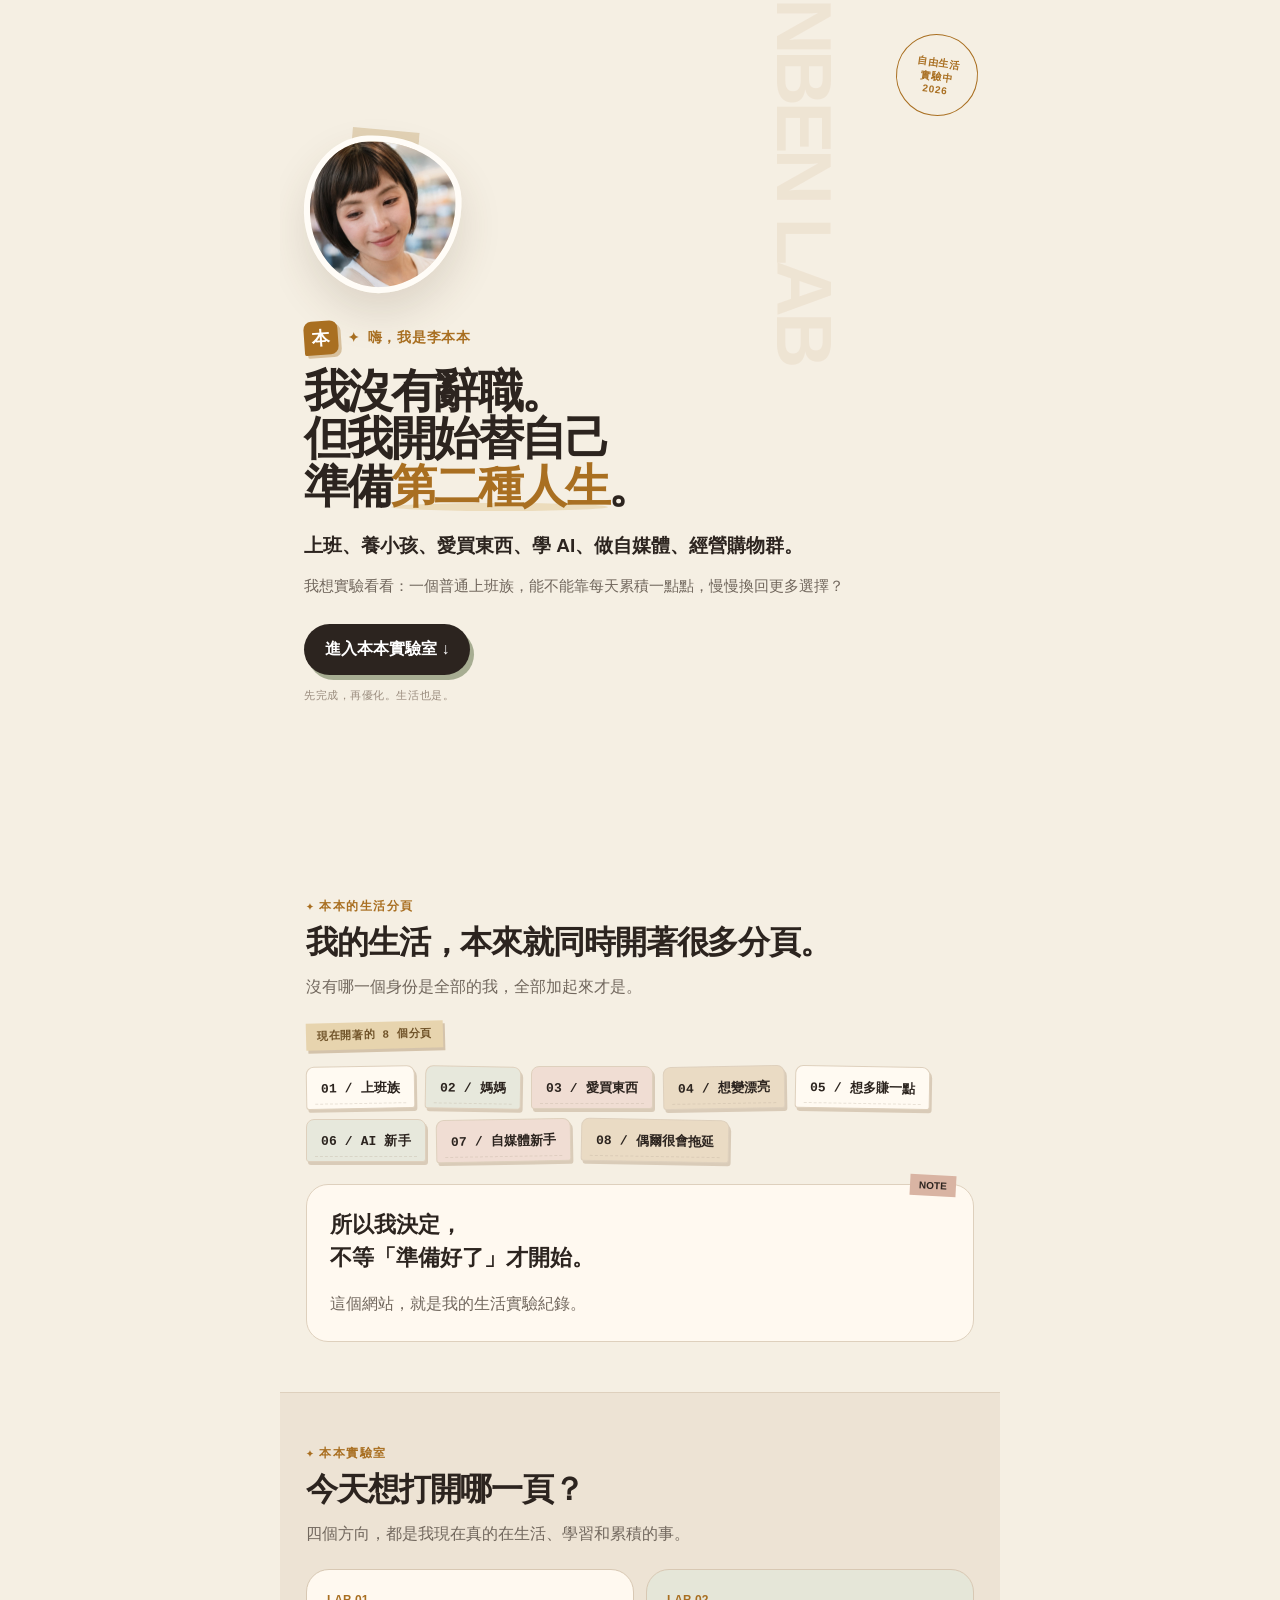
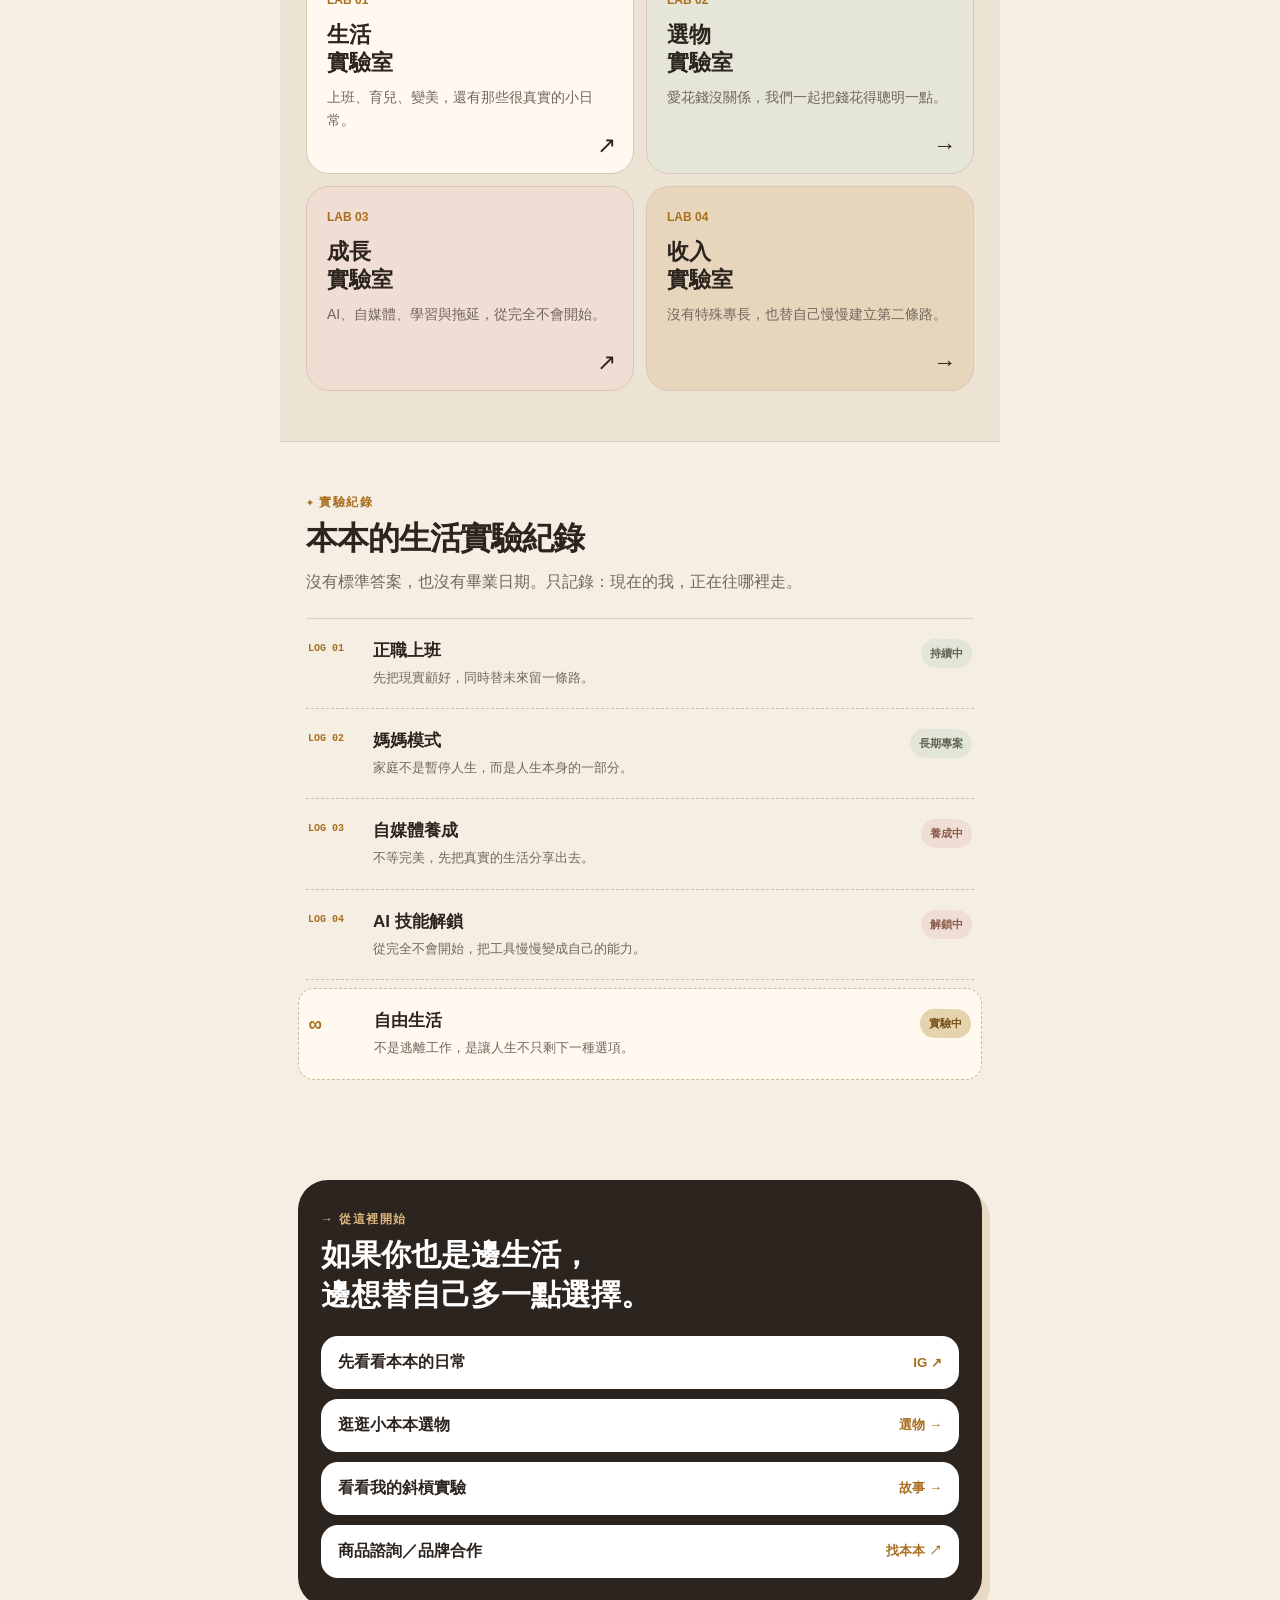
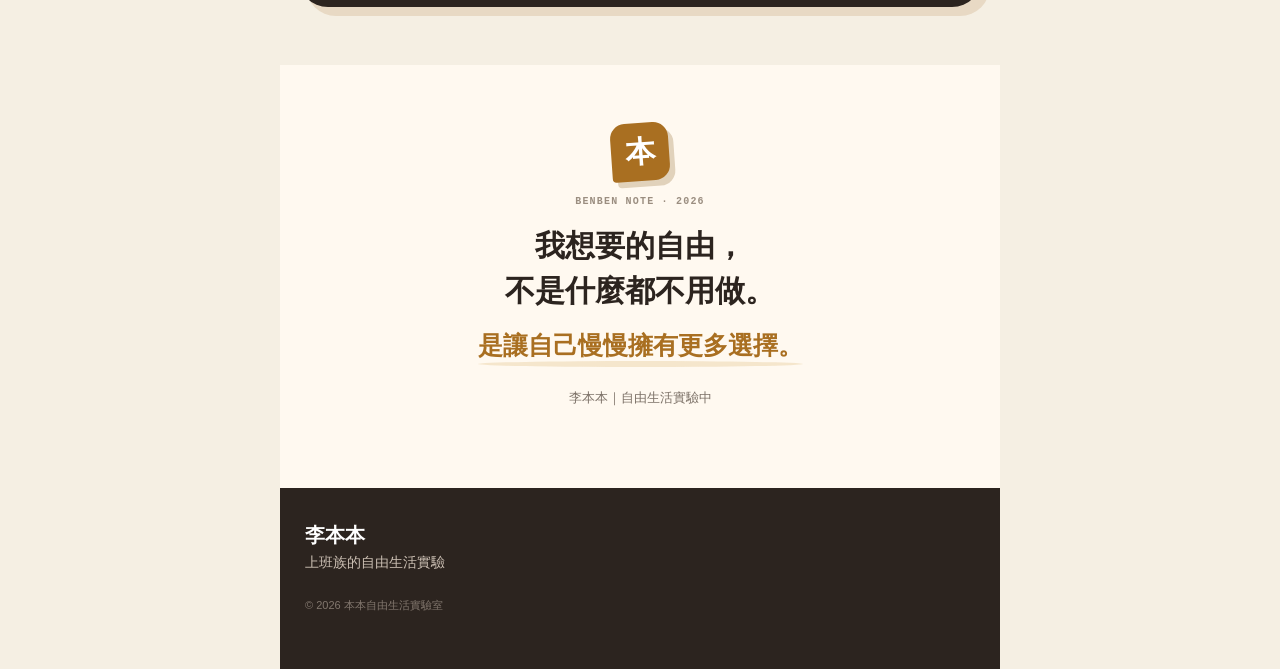
==== commit 4d0e4644: "Add files via upload" ====
--- a/index.html
+++ b/index.html
@@ -75,12 +75,50 @@
 }
 </style>
 
+
+<style>
+/* V8 — 本本品牌識別 */
+.brandline{display:flex;align-items:center;gap:10px}
+.benmark{width:34px;height:34px;display:grid;place-items:center;background:var(--caramel);color:#fff;
+ border-radius:8px 8px 8px 2px;font-size:18px;font-weight:950;transform:rotate(-4deg);box-shadow:3px 3px 0 #d7c09d}
+.desk-note{display:inline-block;margin:0 8px 13px;padding:7px 11px;background:#e7d4ae;color:#6f5228;
+ font:850 11px/1.2 ui-monospace,SFMono-Regular,Menlo,monospace;letter-spacing:.06em;transform:rotate(-1.5deg);
+ box-shadow:2px 3px 0 #d4c3ab}
+.tabs{align-items:flex-start}
+.pill{border-radius:8px 8px 3px 3px!important;box-shadow:2px 3px 0 #d9cbb8!important;
+ padding:12px 14px 11px!important;position:relative}
+.pill:after{content:"";position:absolute;left:8px;right:8px;bottom:4px;border-bottom:1px dashed #bcae9d55}
+.journal{margin:0 8px;border-top:1px solid var(--line)}
+.journal-row{display:grid;grid-template-columns:52px 1fr auto;gap:13px;align-items:start;padding:20px 2px;
+ border-bottom:1px dashed #cdbda8;position:relative}
+.journal-code{font:900 10px/1.2 ui-monospace,SFMono-Regular,Menlo,monospace;color:var(--caramel);padding-top:4px}
+.journal-copy strong{font-size:17px}.journal-copy p{font-size:13px;line-height:1.65;color:var(--muted);margin:5px 0 0}
+.status{font-size:11px;font-weight:900;padding:7px 9px;border-radius:999px;white-space:nowrap;transform:rotate(1deg)}
+.status.done{background:#e3e5d8;color:#60654f}.status.doing{background:#f0ddd3;color:#8b5d4c}
+.status.forever{background:#e5d2ae;color:#76521b}
+.signature-row{background:#fff9ef;margin:8px -8px 0;padding:20px 10px;border:1px dashed #ccb998;border-radius:16px}
+.signature-row .journal-code{font-size:21px}
+.brand-ending{position:relative;overflow:hidden;padding-top:58px!important;padding-bottom:68px!important}
+.ending-mark{width:58px;height:58px;margin:0 auto 15px;display:grid;place-items:center;background:var(--caramel);color:#fff;
+ font-size:30px;font-weight:950;border-radius:15px 15px 15px 4px;transform:rotate(-4deg);box-shadow:5px 6px 0 #e1d2bb}
+.ending-small{font:800 10px ui-monospace,SFMono-Regular,Menlo,monospace!important;letter-spacing:.12em;color:#9b8e80!important}
+.brand-ending h2{margin-bottom:14px!important}
+.handline{display:inline-block;font-size:25px;line-height:1.45;font-weight:900;color:var(--caramel);position:relative}
+.handline:after{content:"";position:absolute;left:0;right:0;bottom:-4px;height:6px;background:#d9b36d45;border-radius:50%}
+.sign{margin-top:26px!important;font-size:13px!important;color:#7c7167!important}
+@media(max-width:430px){
+ .journal-row{grid-template-columns:44px 1fr;gap:9px}
+ .status{grid-column:2;justify-self:start;margin-top:3px}
+ .handline{font-size:23px}
+}
+</style>
+
 </head>
 <body><main>
 <section class="hero">
   <div class="stamp">自由生活<br>實驗中<br>2026</div>
   <div class="photo-wrap"><div class="tape"></div><img class="photo" src="benben-profile.jpg" alt="本本"></div>
-  <div class="kicker">嗨，我是李本本</div>
+  <div class="brandline"><span class="benmark">本</span><div class="kicker">嗨，我是李本本</div></div>
   <h1>我沒有辭職。<br>但我開始替自己<br>準備<em>第二種人生</em>。</h1>
   <p class="hook">上班、養小孩、愛買東西、學 AI、做自媒體、經營購物群。</p>
   <p class="sub">我想實驗看看：一個普通上班族，能不能靠每天累積一點點，慢慢換回更多選擇？</p>
@@ -94,7 +132,7 @@
     <h2>我的生活，本來就同時開著很多分頁。</h2>
     <p>沒有哪一個身份是全部的我，全部加起來才是。</p>
   </div>
-  <div class="tabs">
+  <div class="desk-note">現在開著的 8 個分頁</div><div class="tabs">
     <span class="pill">01 / 上班族</span><span class="pill">02 / 媽媽</span>
     <span class="pill">03 / 愛買東西</span><span class="pill">04 / 想變漂亮</span>
     <span class="pill">05 / 想多賺一點</span><span class="pill">06 / AI 新手</span>
@@ -109,8 +147,8 @@
 <section class="section lab" id="lab">
   <div class="section-title">
     <span class="eyebrow">本本實驗室</span>
-    <h2>今天想逛哪間實驗室？</h2>
-    <p>不是分類而已，每一間都是我正在真的做的事。</p>
+    <h2>今天想打開哪一頁？</h2>
+    <p>四個方向，都是我現在真的在生活、學習和累積的事。</p>
   </div>
   <div class="lab-grid">
     <a class="lab-card" href="https://www.instagram.com/JINCA1027/" target="_blank"><span class="no">LAB 01</span><h3>生活<br>實驗室</h3><p>上班、育兒、變美，還有那些很真實的小日常。</p><span class="arrow">↗</span></a>
@@ -126,12 +164,32 @@
     <h2>本本的生活實驗紀錄</h2>
     <p>沒有標準答案，也沒有畢業日期。只記錄：現在的我，正在往哪裡走。</p>
   </div>
-  <div class="progress">
-    <div class="prog"><div class="logno">LOG 01</div><div class="prog-top"><span>正職上班</span><span>持續運作 ✓</span></div><p class="logtxt">先把現實顧好，同時替未來留一條路。</p><div class="bar"><i style="width:100%"></i></div></div>
-    <div class="prog"><div class="logno">LOG 02</div><div class="prog-top"><span>媽媽模式</span><span>長期專案 ✓</span></div><p class="logtxt">家庭不是暫停人生，而是人生本身的一部分。</p><div class="bar"><i style="width:100%"></i></div></div>
-    <div class="prog"><div class="logno">LOG 03</div><div class="prog-top"><span>自媒體養成</span><span>進行中</span></div><p class="logtxt">不等完美，先把真實的生活分享出去。</p><div class="bar"><i style="width:63%"></i></div></div>
-    <div class="prog"><div class="logno">LOG 04</div><div class="prog-top"><span>AI 技能解鎖</span><span>進行中</span></div><p class="logtxt">從完全不會開始，把工具慢慢變成自己的能力。</p><div class="bar"><i style="width:55%"></i></div></div>
-    <div class="prog featured"><div class="logno">ONGOING</div><div class="prog-top"><span>自由生活</span><span>持續實驗中…</span></div><p class="logtxt">目標不是逃離工作，是讓人生不只剩下一種選項。</p><div class="bar"><i style="width:48%"></i></div></div>
+  <div class="journal">
+    <article class="journal-row">
+      <div class="journal-code">LOG 01</div>
+      <div class="journal-copy"><strong>正職上班</strong><p>先把現實顧好，同時替未來留一條路。</p></div>
+      <span class="status done">持續中</span>
+    </article>
+    <article class="journal-row">
+      <div class="journal-code">LOG 02</div>
+      <div class="journal-copy"><strong>媽媽模式</strong><p>家庭不是暫停人生，而是人生本身的一部分。</p></div>
+      <span class="status done">長期專案</span>
+    </article>
+    <article class="journal-row">
+      <div class="journal-code">LOG 03</div>
+      <div class="journal-copy"><strong>自媒體養成</strong><p>不等完美，先把真實的生活分享出去。</p></div>
+      <span class="status doing">養成中</span>
+    </article>
+    <article class="journal-row">
+      <div class="journal-code">LOG 04</div>
+      <div class="journal-copy"><strong>AI 技能解鎖</strong><p>從完全不會開始，把工具慢慢變成自己的能力。</p></div>
+      <span class="status doing">解鎖中</span>
+    </article>
+    <article class="journal-row signature-row">
+      <div class="journal-code">∞</div>
+      <div class="journal-copy"><strong>自由生活</strong><p>不是逃離工作，是讓人生不只剩下一種選項。</p></div>
+      <span class="status forever">實驗中</span>
+    </article>
   </div>
 </section>
 
@@ -148,10 +206,12 @@
   </div>
 </section>
 
-<section class="quote">
-  <div class="mark">“</div>
-  <h2>我想要的自由，<br>不是什麼都不用做。<br><span style="color:var(--caramel)">是讓自己慢慢擁有更多選擇。</span></h2>
-  <p>— 李本本的自由生活實驗</p>
+<section class="quote brand-ending">
+  <div class="ending-mark">本</div>
+  <p class="ending-small">BENBEN NOTE · 2026</p>
+  <h2>我想要的自由，<br>不是什麼都不用做。</h2>
+  <div class="handline">是讓自己慢慢擁有更多選擇。</div>
+  <p class="sign">李本本｜自由生活實驗中</p>
 </section>
 <footer><strong>李本本</strong><span>上班族的自由生活實驗</span><p>© 2026 本本自由生活實驗室</p></footer>
 </main></body></html>
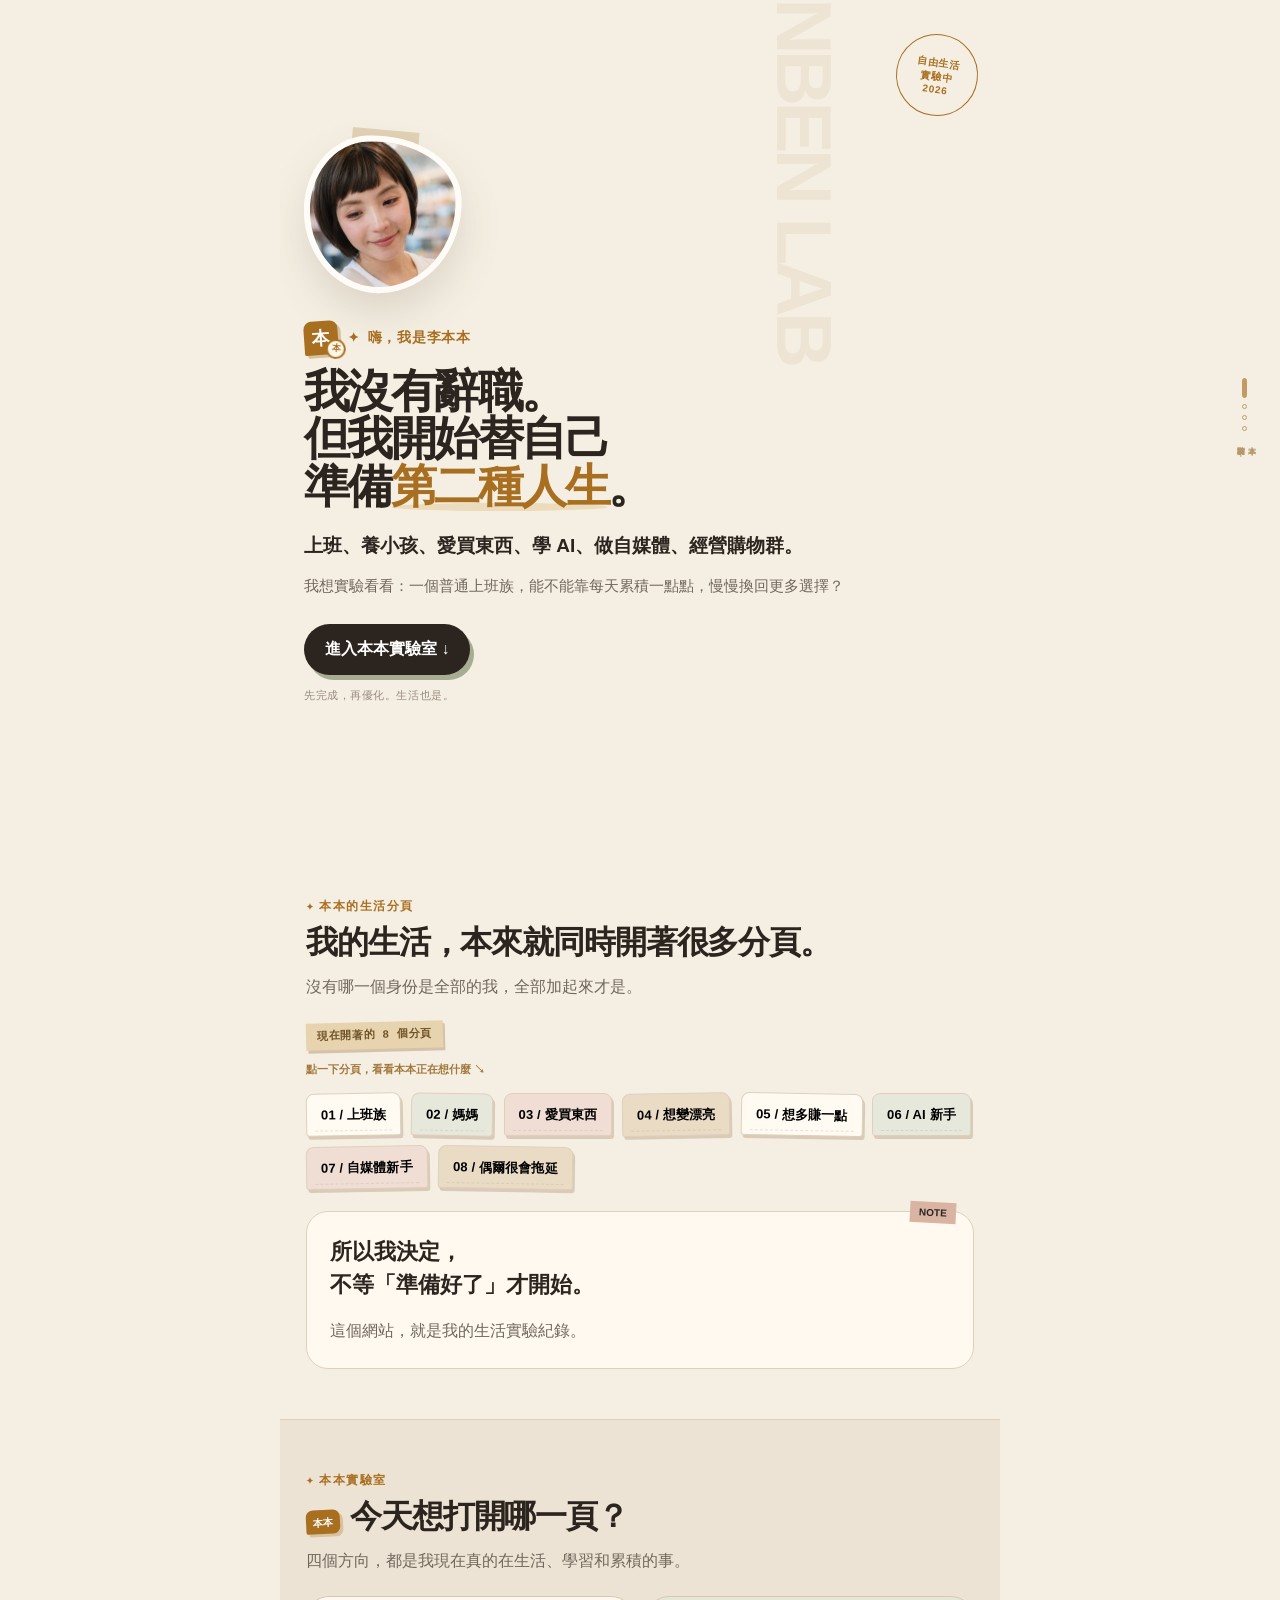
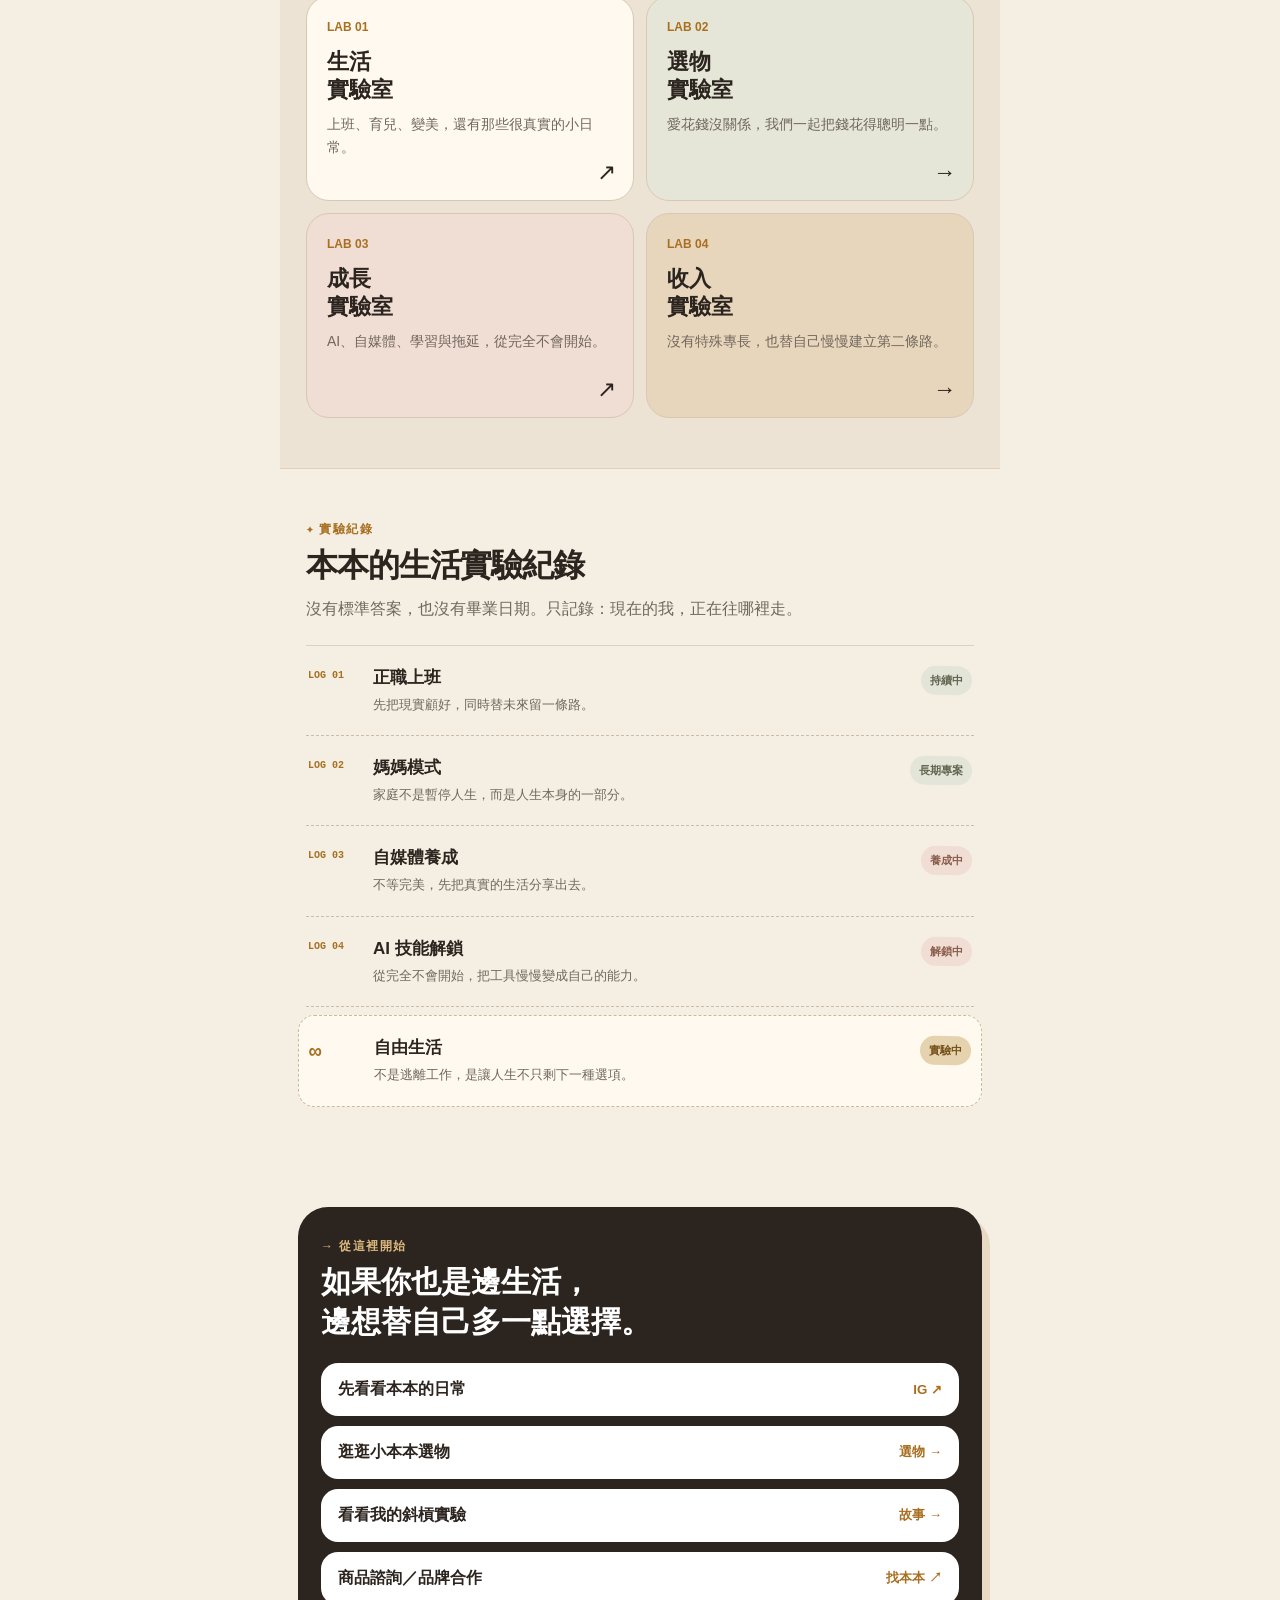
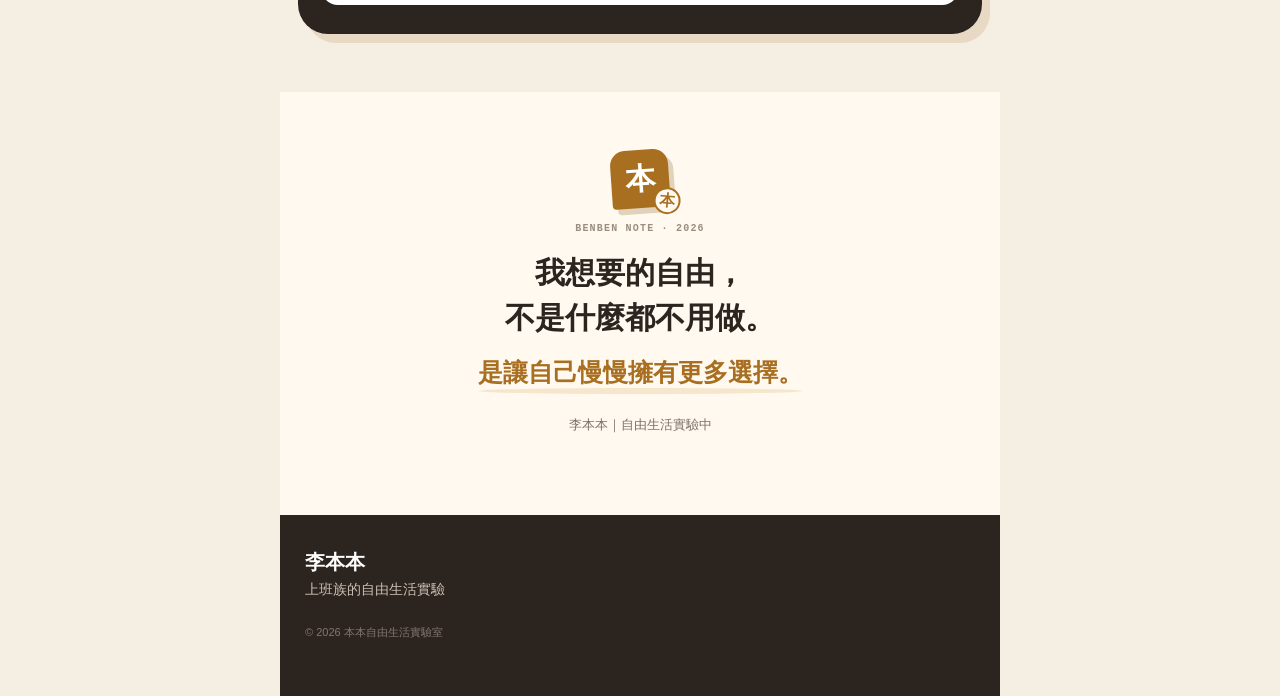
==== commit f2d12e1d: "Add files via upload" ====
--- a/index.html
+++ b/index.html
@@ -113,12 +113,45 @@
 }
 </style>
 
+
+<style>
+/* V9 — 真正看得到的品牌識別＋手機互動 */
+.benben-symbol{position:relative;overflow:visible!important}
+.benben-symbol b,.benben-symbol i{font-style:normal;line-height:1}
+.benben-symbol i{position:absolute;font-size:.52em;right:-7px;bottom:-5px;background:#fff7e9;color:var(--caramel);
+ border:2px solid var(--caramel);width:20px;height:20px;display:grid;place-items:center;border-radius:50%;transform:rotate(9deg)}
+.ending-symbol i{width:27px;height:27px;right:-10px;bottom:-8px;background:#fffaf1}
+.benben-rail{position:fixed;right:8px;top:42%;z-index:30;display:flex;flex-direction:column;align-items:center;gap:6px;
+ opacity:.72;pointer-events:none}
+.rail-dot{width:5px;height:5px;border:1px solid #ad7a32;border-radius:50%;background:#f7f0e4;transition:.25s}
+.rail-dot.active{height:20px;border-radius:5px;background:#ad7a32}
+.benben-rail small{writing-mode:vertical-rl;font-size:8px;font-weight:900;letter-spacing:.12em;color:#9c743a;margin-top:3px}
+.tap-hint{font-size:11px;color:#a1783c;margin:0 8px 12px;font-weight:750}
+.life-tab{font-family:inherit;cursor:pointer;text-align:left;transition:transform .18s ease,box-shadow .18s ease,background .18s ease;
+ -webkit-tap-highlight-color:transparent}
+.life-tab:active,.life-tab.is-active{transform:translateY(3px) rotate(-1deg)!important;box-shadow:0 1px 0 #d9cbb8!important;background:#fff8e9!important}
+.life-tab-note{margin:4px 8px 18px;min-height:50px;padding:13px 15px;border-left:4px solid var(--caramel);
+ background:#fff9ef;border-radius:4px 12px 12px 4px;color:#55483b;font-size:13px;line-height:1.55;
+ opacity:.82;transition:.2s ease}
+.life-tab-note.pop{animation:notePop .28s ease}
+@keyframes notePop{0%{transform:translateY(5px);opacity:.35}100%{transform:none;opacity:1}}
+.tiny-symbol{display:inline-grid;place-items:center;margin-right:10px;vertical-align:.18em;background:var(--caramel);color:white;
+ font-size:10px;letter-spacing:.05em;width:34px;height:24px;border-radius:7px 7px 7px 2px;transform:rotate(-3deg);
+ box-shadow:3px 3px 0 #d8c29f}
+@media(max-width:430px){.benben-rail{right:5px}.tap-hint{display:block}}
+</style>
+
 </head>
-<body><main>
+<body>
+<div class="benben-rail" aria-hidden="true">
+  <span class="rail-dot active"></span><span class="rail-dot"></span><span class="rail-dot"></span><span class="rail-dot"></span>
+  <small>本本<br>實驗中</small>
+</div>
+<main>
 <section class="hero">
   <div class="stamp">自由生活<br>實驗中<br>2026</div>
   <div class="photo-wrap"><div class="tape"></div><img class="photo" src="benben-profile.jpg" alt="本本"></div>
-  <div class="brandline"><span class="benmark">本</span><div class="kicker">嗨，我是李本本</div></div>
+  <div class="brandline"><span class="benmark benben-symbol"><b>本</b><i>本</i></span><div class="kicker">嗨，我是李本本</div></div>
   <h1>我沒有辭職。<br>但我開始替自己<br>準備<em>第二種人生</em>。</h1>
   <p class="hook">上班、養小孩、愛買東西、學 AI、做自媒體、經營購物群。</p>
   <p class="sub">我想實驗看看：一個普通上班族，能不能靠每天累積一點點，慢慢換回更多選擇？</p>
@@ -132,11 +165,11 @@
     <h2>我的生活，本來就同時開著很多分頁。</h2>
     <p>沒有哪一個身份是全部的我，全部加起來才是。</p>
   </div>
-  <div class="desk-note">現在開著的 8 個分頁</div><div class="tabs">
-    <span class="pill">01 / 上班族</span><span class="pill">02 / 媽媽</span>
-    <span class="pill">03 / 愛買東西</span><span class="pill">04 / 想變漂亮</span>
-    <span class="pill">05 / 想多賺一點</span><span class="pill">06 / AI 新手</span>
-    <span class="pill">07 / 自媒體新手</span><span class="pill">08 / 偶爾很會拖延</span>
+  <div class="desk-note">現在開著的 8 個分頁</div><div class="tap-hint">點一下分頁，看看本本正在想什麼 ↘</div><div class="tabs">
+    <button class="pill life-tab" type="button" data-note="白天把工作做好，晚上替未來多走一步。">01 / 上班族</button><button class="pill life-tab" type="button" data-note="一邊養小孩，一邊也沒有忘記養自己。">02 / 媽媽</button>
+    <button class="pill life-tab" type="button" data-note="不是不買，是想把每一筆錢花得更值得。">03 / 愛買東西</button><button class="pill life-tab" type="button" data-note="變漂亮不是虛榮，是我照顧自己的一種方式。">04 / 想變漂亮</button>
+    <button class="pill life-tab" type="button" data-note="不是貪心，是想讓選擇多一點。">05 / 想多賺一點</button><button class="pill life-tab" type="button" data-note="從「這什麼？」一路玩到「原來我也可以」。">06 / AI 新手</button>
+    <button class="pill life-tab" type="button" data-note="先發出去，再慢慢找到自己的樣子。">07 / 自媒體新手</button><button class="pill life-tab" type="button" data-note="通常不是不想做，是太想一次做到好。">08 / 偶爾很會拖延</button>
   </div>
   <div class="statement">
     <strong>所以我決定，<br>不等「準備好了」才開始。</strong>
@@ -147,7 +180,7 @@
 <section class="section lab" id="lab">
   <div class="section-title">
     <span class="eyebrow">本本實驗室</span>
-    <h2>今天想打開哪一頁？</h2>
+    <h2><span class="tiny-symbol">本本</span>今天想打開哪一頁？</h2>
     <p>四個方向，都是我現在真的在生活、學習和累積的事。</p>
   </div>
   <div class="lab-grid">
@@ -207,11 +240,35 @@
 </section>
 
 <section class="quote brand-ending">
-  <div class="ending-mark">本</div>
+  <div class="ending-mark benben-symbol ending-symbol"><b>本</b><i>本</i></div>
   <p class="ending-small">BENBEN NOTE · 2026</p>
   <h2>我想要的自由，<br>不是什麼都不用做。</h2>
   <div class="handline">是讓自己慢慢擁有更多選擇。</div>
   <p class="sign">李本本｜自由生活實驗中</p>
 </section>
 <footer><strong>李本本</strong><span>上班族的自由生活實驗</span><p>© 2026 本本自由生活實驗室</p></footer>
-</main></body></html>+</main>
+<script>
+document.addEventListener('DOMContentLoaded', function(){
+  const tabs=[...document.querySelectorAll('.life-tab')];
+  const note=document.getElementById('life-tab-note');
+  tabs.forEach(tab=>{
+    tab.addEventListener('click',()=>{
+      tabs.forEach(x=>x.classList.remove('is-active'));
+      tab.classList.add('is-active');
+      if(note){
+        note.textContent=tab.dataset.note;
+        note.classList.remove('pop'); void note.offsetWidth; note.classList.add('pop');
+      }
+    });
+  });
+  const dots=[...document.querySelectorAll('.rail-dot')];
+  window.addEventListener('scroll',()=>{
+    const p=window.scrollY/Math.max(1,document.documentElement.scrollHeight-innerHeight);
+    const idx=Math.min(dots.length-1,Math.floor(p*dots.length));
+    dots.forEach((d,i)=>d.classList.toggle('active',i===idx));
+  },{passive:true});
+});
+</script>
+
+</body></html>
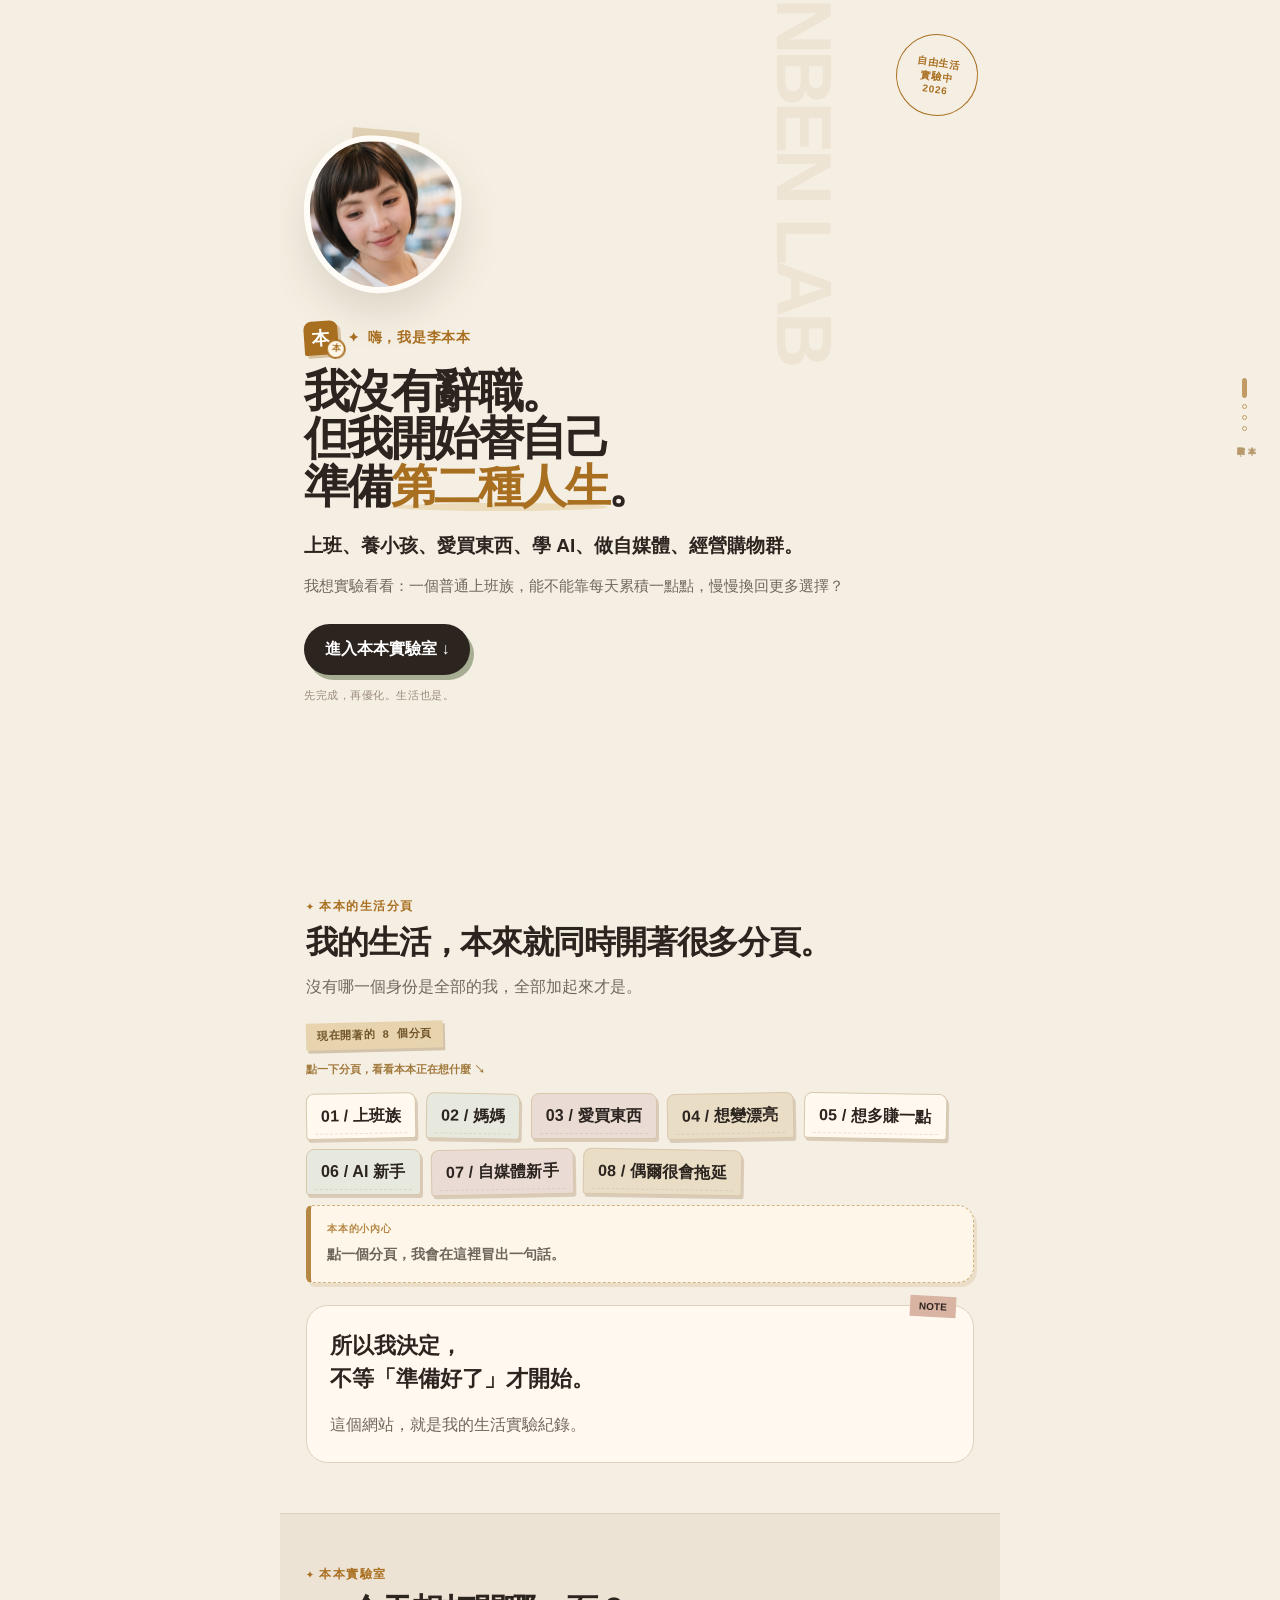
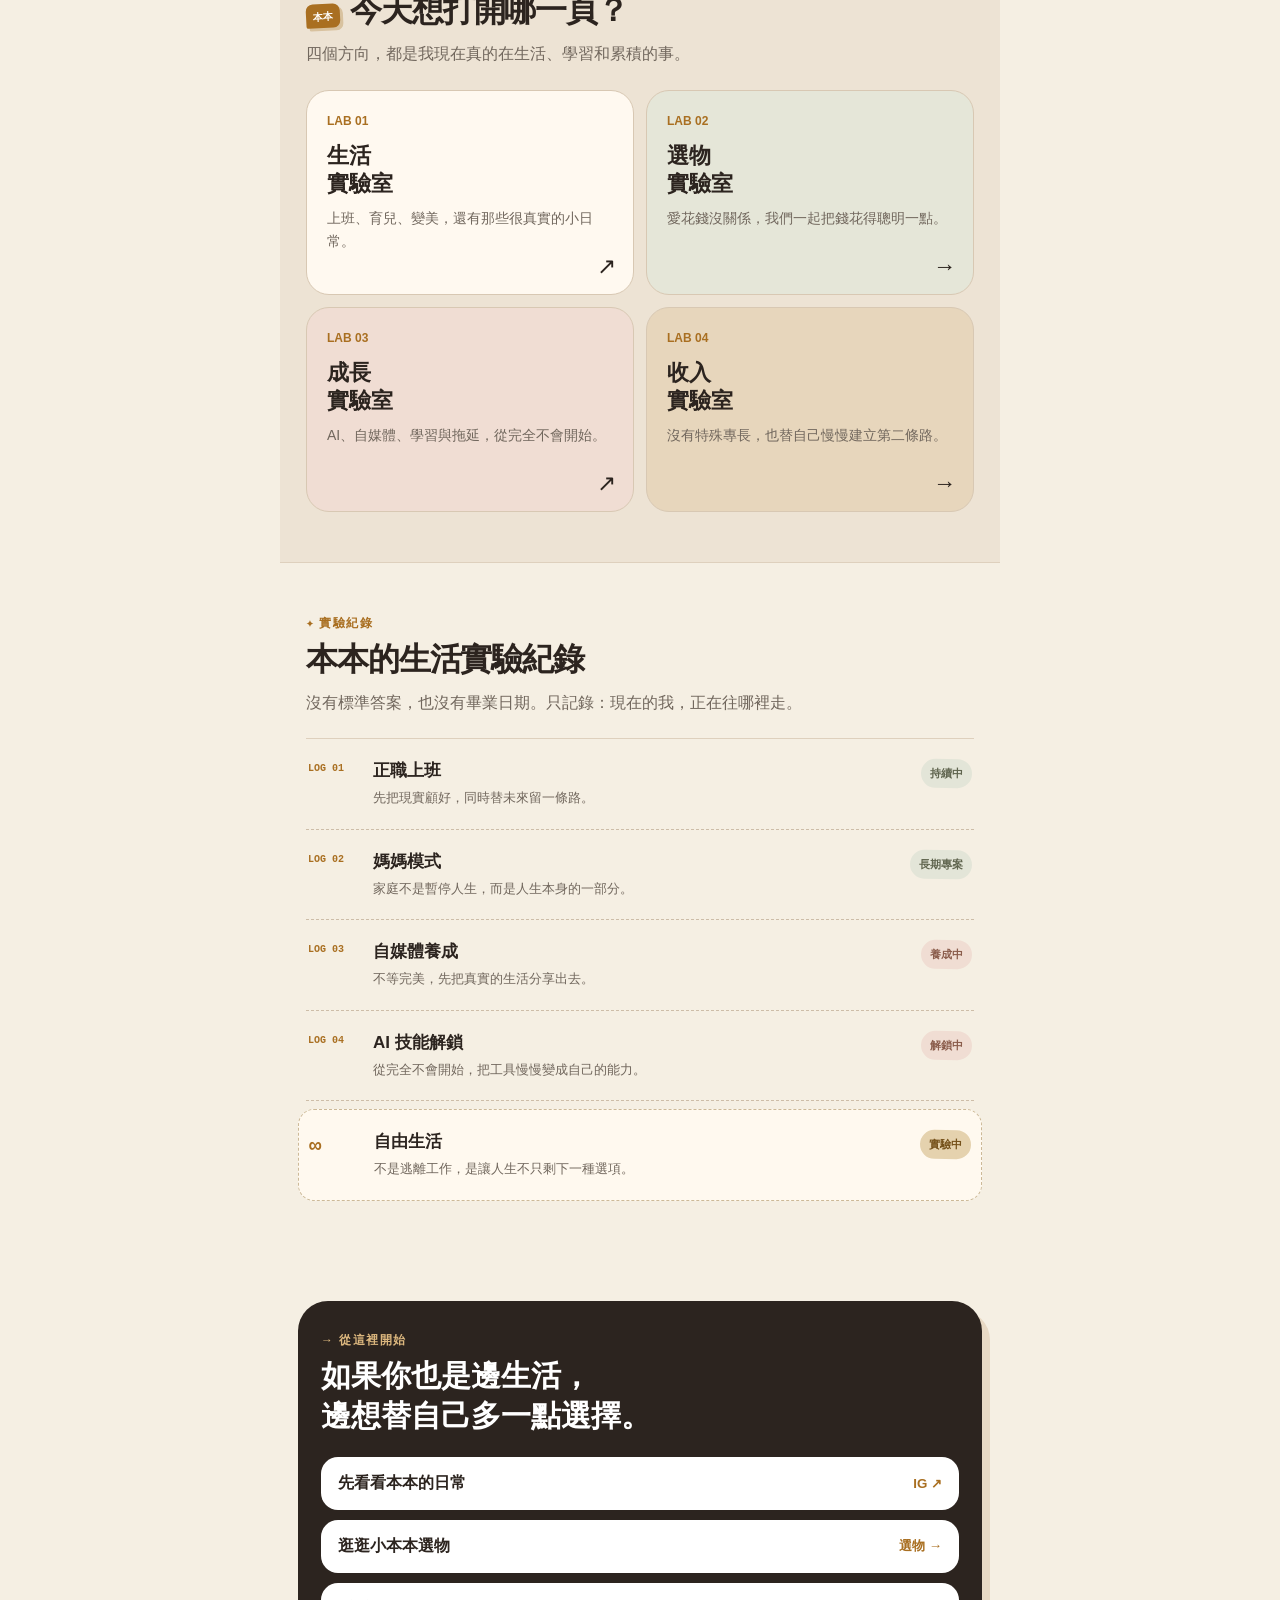
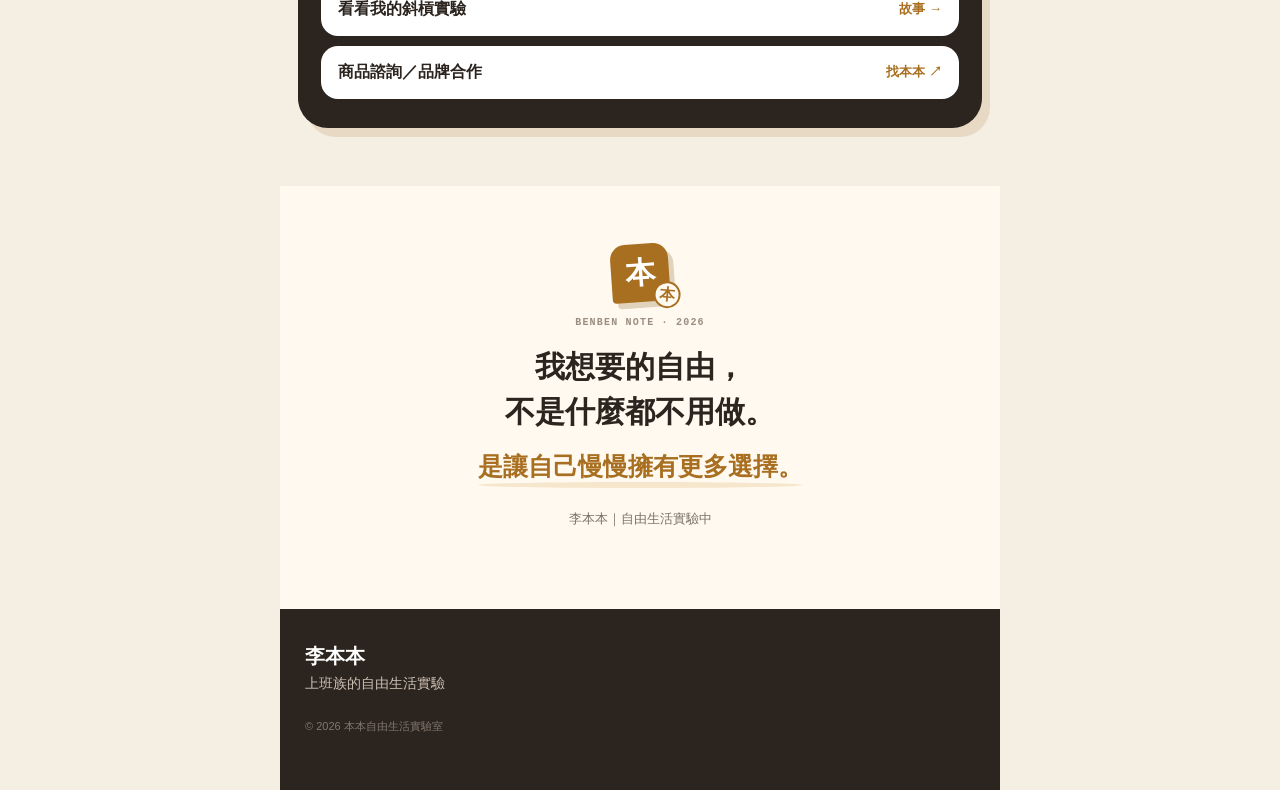
==== commit f9d60b3e: "Add files via upload" ====
--- a/index.html
+++ b/index.html
@@ -141,6 +141,62 @@
 @media(max-width:430px){.benben-rail{right:5px}.tap-hint{display:block}}
 </style>
 
+
+<style>
+/* V10 fix — iPhone button default + real response panel */
+.life-tab{
+  appearance:none!important;
+  -webkit-appearance:none!important;
+  color:var(--ink)!important;
+  background:var(--paper)!important;
+  border:1px solid #d8c7ad!important;
+  text-decoration:none!important;
+  font:inherit!important;
+  font-weight:900!important;
+}
+.life-tab:nth-child(2),.life-tab:nth-child(6){background:#e7e9df!important}
+.life-tab:nth-child(3),.life-tab:nth-child(7){background:#eadbd5!important}
+.life-tab:nth-child(4),.life-tab:nth-child(8){background:#e9ddc5!important}
+.life-tab.is-active{
+  color:#7c5521!important;
+  background:#f4dfb8!important;
+  border-color:#b9853a!important;
+  box-shadow:0 2px 0 #d0b17b!important;
+}
+.life-tab-note{
+  display:block!important;
+  margin:10px 8px 22px!important;
+  padding:15px 16px 16px!important;
+  min-height:72px!important;
+  background:#fff8eb!important;
+  border:1px dashed #c9a56b!important;
+  border-left:5px solid var(--caramel)!important;
+  border-radius:6px 16px 16px 6px!important;
+  color:var(--ink)!important;
+  box-shadow:3px 4px 0 #eadbc3;
+}
+.life-tab-note .note-label{
+  display:block;
+  margin-bottom:7px;
+  color:var(--caramel);
+  font-size:10px;
+  font-weight:950;
+  letter-spacing:.08em;
+}
+.life-tab-note p{
+  margin:0!important;
+  font-size:14px!important;
+  line-height:1.6!important;
+  font-weight:800!important;
+  color:#51483e!important;
+}
+.life-tab-note.pop{animation:notePopV10 .28s ease}
+@keyframes notePopV10{
+  0%{transform:translateY(7px) scale(.99);opacity:.45}
+  100%{transform:none;opacity:1}
+}
+</style>
+
 </head>
 <body>
 <div class="benben-rail" aria-hidden="true">
@@ -171,6 +227,10 @@
     <button class="pill life-tab" type="button" data-note="不是貪心，是想讓選擇多一點。">05 / 想多賺一點</button><button class="pill life-tab" type="button" data-note="從「這什麼？」一路玩到「原來我也可以」。">06 / AI 新手</button>
     <button class="pill life-tab" type="button" data-note="先發出去，再慢慢找到自己的樣子。">07 / 自媒體新手</button><button class="pill life-tab" type="button" data-note="通常不是不想做，是太想一次做到好。">08 / 偶爾很會拖延</button>
   </div>
+  <div id="life-tab-note" class="life-tab-note" aria-live="polite">
+    <span class="note-label">本本的小內心</span>
+    <p>點一個分頁，我會在這裡冒出一句話。</p>
+  </div>
   <div class="statement">
     <strong>所以我決定，<br>不等「準備好了」才開始。</strong>
     <p>這個網站，就是我的生活實驗紀錄。</p>
@@ -250,24 +310,33 @@
 </main>
 <script>
 document.addEventListener('DOMContentLoaded', function(){
-  const tabs=[...document.querySelectorAll('.life-tab')];
-  const note=document.getElementById('life-tab-note');
-  tabs.forEach(tab=>{
-    tab.addEventListener('click',()=>{
-      tabs.forEach(x=>x.classList.remove('is-active'));
+  const tabs = Array.from(document.querySelectorAll('.life-tab'));
+  const note = document.getElementById('life-tab-note');
+  const noteText = note ? note.querySelector('p') : null;
+
+  tabs.forEach(function(tab){
+    tab.addEventListener('click', function(){
+      tabs.forEach(function(x){ x.classList.remove('is-active'); });
       tab.classList.add('is-active');
-      if(note){
-        note.textContent=tab.dataset.note;
-        note.classList.remove('pop'); void note.offsetWidth; note.classList.add('pop');
+
+      if(noteText){
+        noteText.textContent = tab.getAttribute('data-note') || '';
+        note.classList.remove('pop');
+        void note.offsetWidth;
+        note.classList.add('pop');
       }
     });
   });
-  const dots=[...document.querySelectorAll('.rail-dot')];
-  window.addEventListener('scroll',()=>{
-    const p=window.scrollY/Math.max(1,document.documentElement.scrollHeight-innerHeight);
-    const idx=Math.min(dots.length-1,Math.floor(p*dots.length));
-    dots.forEach((d,i)=>d.classList.toggle('active',i===idx));
-  },{passive:true});
+
+  const dots = Array.from(document.querySelectorAll('.rail-dot'));
+  function updateRail(){
+    const max = Math.max(1, document.documentElement.scrollHeight - window.innerHeight);
+    const p = window.scrollY / max;
+    const idx = Math.min(dots.length - 1, Math.floor(p * dots.length));
+    dots.forEach(function(d,i){ d.classList.toggle('active', i === idx); });
+  }
+  updateRail();
+  window.addEventListener('scroll', updateRail, {passive:true});
 });
 </script>
 
